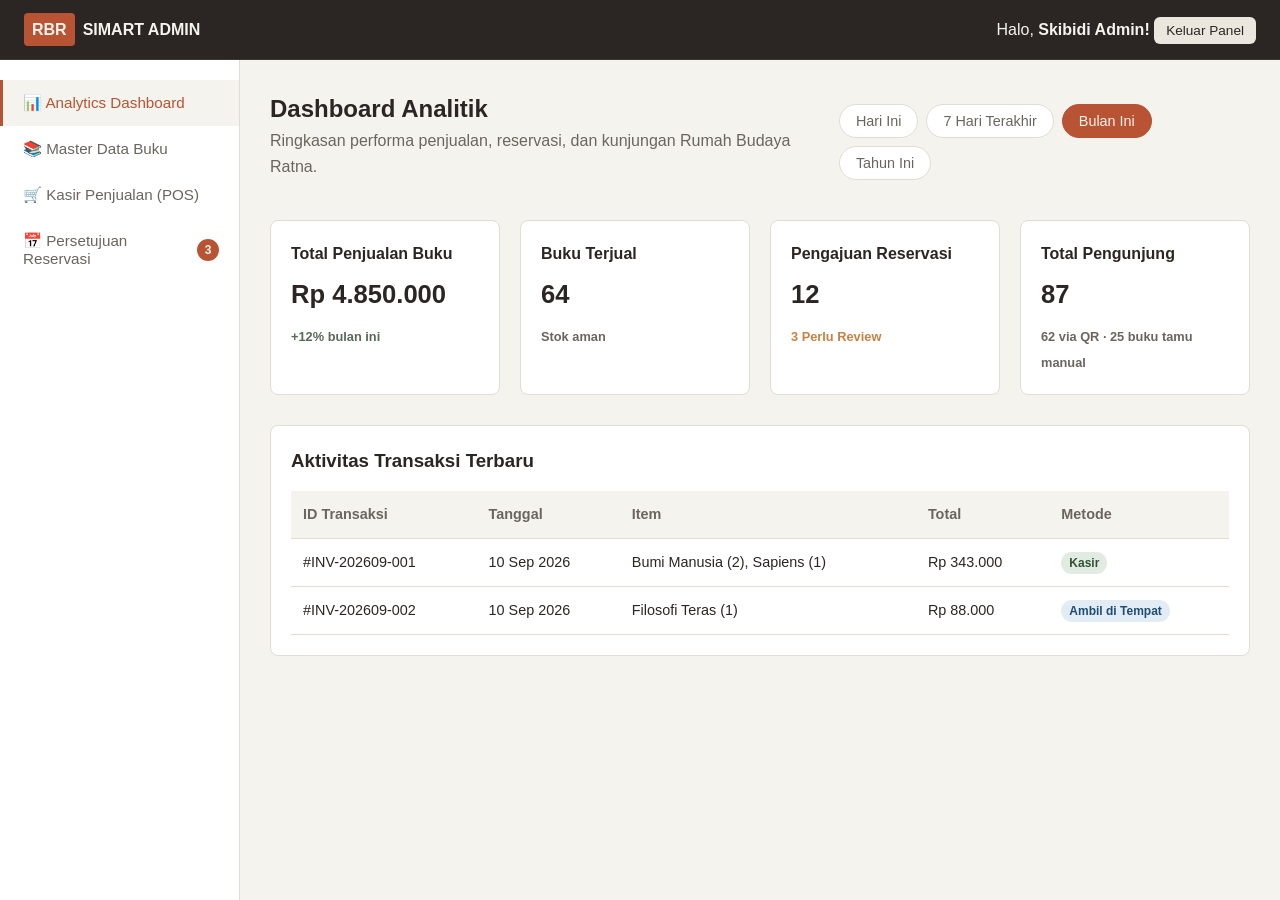
==== admin.html @ ae07f3c9 "add analytic pengunjung" ====
<!DOCTYPE html>
<html lang="id">
<head>
    <meta charset="UTF-8">
    <meta name="viewport" content="width=device-width, initial-scale=1.0">
    <title>Admin Dashboard | SIMART RBR</title>
    <link rel="stylesheet" href="css/admin.css">
</head>

<body class="admin-body">
    <!-- Top Admin Bar -->
    <header class="admin-topbar">
        <div class="logo">
            <span class="logo-badge">RBR</span>
            <span class="logo-text">SIMART ADMIN</span>
        </div>
        <div class="admin-user-info">
            <span>Halo, <strong>Skibidi Admin!</strong></span>
            <a href="index.html" class="btn-sm btn-secondary">Keluar Panel</a>
        </div>
    </header>
    <div class="admin-container">
         <!--sidebar  -->
        <aside class="admin-sidebar">
            <nav class="sidebar-menu">
                <button class="sidebar-btn active" data-tab="analytics">
                    📊 Analytics Dashboard
                </button>
                <button class="sidebar-btn" data-tab="buku">
                    📚 Master Data Buku
                </button>
                <button class="sidebar-btn" data-tab="pos">
                    🛒 Kasir Penjualan (POS)
                </button>
                <button class="sidebar-btn" data-tab="reservasi">
                    <span>📅 Persetujuan Reservasi</span>
                    <span class="nav-count">3</span>
                </button>
            </nav>
        </aside>
        <!-- pages -->
        <main class="admin-content">
            <!-- analytics -->
             <section id="tab-analytics" class="tab-content active">
                <div class="section-header">
                    <div>
                        <h2>Dashboard Analitik</h2>
                        <p class="subtitle">Ringkasan performa penjualan, reservasi, dan kunjungan Rumah Budaya Ratna.</p>
                    </div>
                    <div class="period-filters" aria-label="Filter periode analitik">
                        <button class="period-filter">Hari Ini</button>
                        <button class="period-filter">7 Hari Terakhir</button>
                        <button class="period-filter active">Bulan Ini</button>
                        <button class="period-filter">Tahun Ini</button>
                    </div>
                </div>

                <div class="stats-grid">
                    <div class="stat-card">
                        <h4>Total Penjualan Buku</h4>
                        <p class="stat-number">Rp 4.850.000</p>
                        <span class="stat-trend positive">+12% bulan ini</span>
                    </div>
                    <div class="stat-card">
                        <h4>Buku Terjual</h4>
                        <p class="stat-number">64</p>
                        <span class="stat-trend neutral">Stok aman</span>
                    </div>
                    <div class="stat-card">
                        <h4>Pengajuan Reservasi</h4>
                        <p class="stat-number">12</p>
                        <span class="stat-trend warning">3 Perlu Review</span>
                    </div>
                    <div class="stat-card">
                        <h4>Total Pengunjung</h4>
                        <p class="stat-number">87</p>
                        <span class="stat-trend neutral">62 via QR · 25 buku tamu manual</span>
                    </div>
                </div>

                <div class="admin-card margin-top-30">
                    <h3>Aktivitas Transaksi Terbaru</h3>
                    <table class="data-table margin-top-15">
                        <thead>
                            <tr>
                                <th>ID Transaksi</th>
                                <th>Tanggal</th>
                                <th>Item</th>
                                <th>Total</th>
                                <th>Metode</th>
                            </tr>
                        </thead>
                        <tbody>
                            <tr>
                                <td>#INV-202609-001</td>
                                <td>10 Sep 2026</td>
                                <td>Bumi Manusia (2), Sapiens (1)</td>
                                <td>Rp 343.000</td>
                                <td><span class="badge badge-success">Kasir</span></td>
                            </tr>
                            <tr>
                                <td>#INV-202609-002</td>
                                <td>10 Sep 2026</td>
                                <td>Filosofi Teras (1)</td>
                                <td>Rp 88.000</td>
                                <td><span class="badge badge-info">Ambil di Tempat</span></td>
                            </tr>
                        </tbody>
                    </table>
                </div>
            </section>
            <!-- buku -->
             <section id="tab-buku" class="tab-content">
                <div class="section-header">
                    <div>
                        <h2>Kelola Master Data Buku</h2>
                        <p class="subtitle">Tambah, edit, atau hapus koleksi buku di toko.</p>
                    </div>
                    <button class="btn-primary" id="btn-add-book">+ Tambah Buku Baru</button>
                </div>

                <div class="admin-card">
                    <table class="data-table">
                        <thead>
                            <tr>
                                <th>Judul Buku</th>
                                <th>Penulis</th>
                                <th>Kategori</th>
                                <th>Harga</th>
                                <th>Stok</th>
                                <th>Kondisi</th>
                                <th>Aksi</th>
                            </tr>
                        </thead>
                        <tbody id="admin-book-list">
                            <tr>
                                <td><strong>Bumi Manusia</strong></td>
                                <td>Pramoedya Ananta Toer</td>
                                <td>Sastra</td>
                                <td>Rp 85.000</td>
                                <td>12</td>
                                <td><span class="badge">Baru</span></td>
                                <td>
                                    <button class="btn-sm btn-secondary">Edit</button>
                                    <button class="btn-sm btn-danger">Hapus</button>
                                </td>
                            </tr>
                            <tr>
                                <td><strong>Laskar Pelangi</strong></td>
                                <td>Andrea Hirata</td>
                                <td>Sastra</td>
                                <td>Rp 50.000</td>
                                <td>5</td>
                                <td><span class="badge">Bekas</span></td>
                                <td>
                                    <button class="btn-sm btn-secondary">Edit</button>
                                    <button class="btn-sm btn-danger">Hapus</button>
                                </td>
                            </tr>
                        </tbody>
                    </table>
                </div>

                <!-- popup tambah buku -->
                <div class="popup-overlay" id="book-popup" hidden>
                    <div class="popup-box" role="dialog" aria-modal="true" aria-labelledby="book-popup-title">
                        <div class="popup-header">
                            <h3 id="book-popup-title">Tambah Buku Baru</h3>
                            <button type="button" class="popup-close" data-popup-close aria-label="Tutup">✕</button>
                        </div>

                        <form id="form-add-book">
                            <div class="form-group">
                                <label for="book-judul">Judul Buku</label>
                                <input type="text" id="book-judul" placeholder="Contoh: Bumi Manusia">
                            </div>

                            <div class="form-group">
                                <label for="book-penulis">Penulis</label>
                                <input type="text" id="book-penulis" placeholder="Contoh: Pramoedya Ananta Toer">
                            </div>

                            <div class="form-group row-time">
                                <div>
                                    <label for="book-kategori">Kategori</label>
                                    <select id="book-kategori">
                                        <option value="">Pilih kategori</option>
                                        <option>Sastra</option>
                                        <option>Sejarah</option>
                                        <option>Filsafat</option>
                                        <option>Sains</option>
                                        <option>Anak</option>
                                        <option>Lainnya</option>
                                    </select>
                                </div>
                                <div>
                                    <label for="book-kondisi">Kondisi</label>
                                    <select id="book-kondisi">
                                        <option>Baru</option>
                                        <option>Bekas</option>
                                    </select>
                                </div>
                            </div>

                            <div class="form-group row-time">
                                <div>
                                    <label for="book-harga">Harga (Rp)</label>
                                    <input type="number" id="book-harga" min="0" placeholder="85000">
                                </div>
                                <div>
                                    <label for="book-stok">Stok</label>
                                    <input type="number" id="book-stok" min="0" placeholder="10">
                                </div>
                            </div>

                            <div class="form-group">
                                <label for="book-deskripsi">Deskripsi Singkat <span class="label-optional">(opsional)</span></label>
                                <textarea id="book-deskripsi" rows="3" placeholder="Sinopsis atau catatan kondisi buku"></textarea>
                            </div>

                            <div class="form-group">
                                <label for="book-cover">Foto Sampul <span class="label-optional">(opsional)</span></label>
                                <input type="file" id="book-cover" accept="image/*">
                            </div>

                            <div class="popup-actions">
                                <button type="button" class="btn-secondary" data-popup-close>Batal</button>
                                <button type="button" class="btn-primary">Simpan Buku</button>
                            </div>
                        </form>
                    </div>
                </div>
            </section>
            <!-- kasir -->
             <section id="tab-pos" class="tab-content">
                <h2>POS Terminal Kasir</h2>
                <p class="subtitle">Kelola pemesanan langsung dan cetak invoice transaksi.</p>

                <div class="pos-layout margin-top-15">
                    <!-- katalogr -->
                    <div class="pos-catalog">
                        <input type="text" class="search-input" placeholder="🔍 Scan barcode atau cari judul buku...">
                        <div class="pos-items-grid">
                            <div class="pos-item-card" onclick="addToCart('Bumi Manusia', 85000)">
                                <h4>Bumi Manusia</h4>
                                <p>Rp 85.000 | Stok: 12</p>
                            </div>
                            <div class="pos-item-card" onclick="addToCart('Laskar Pelangi', 50000)">
                                <h4>Laskar Pelangi</h4>
                                <p>Rp 50.000 | Stok: 5</p>
                            </div>
                            <div class="pos-item-card" onclick="addToCart('Sapiens', 95000)">
                                <h4>Sapiens</h4>
                                <p>Rp 95.000 | Stok: 8</p>
                            </div>
                            <div class="pos-item-card" onclick="addToCart('Filosofi Teras', 78000)">
                                <h4>Filosofi Teras</h4>
                                <p>Rp 78.000 | Stok: 15</p>
                            </div>
                        </div>
                    </div>

                    <!-- keranjang -->
                    <div class="pos-cart-panel">
                        <h3>Keranjang Transaksi</h3>
                        <span class="invoice-no">INV-202609-001</span>

                        <div class="cart-table-wrapper margin-top-15">
                            <table class="cart-table">
                                <thead>
                                    <tr>
                                        <th>Buku</th>
                                        <th>Qty</th>
                                        <th>Subtotal</th>
                                    </tr>
                                </thead>
                                <tbody id="cart-items">
                                    <!-- dynamic itemss -->
                                </tbody>
                            </table>
                        </div>

                        <div class="cart-summary margin-top-15">
                            <div class="summary-row">
                                <span>Total Bayar:</span>
                                <strong id="cart-total" class="total-price">Rp 0</strong>
                            </div>
                        </div>

                        <button class="btn-primary full-width margin-top-15 btn-large" onclick="processPayment()">
                            🖨️ Proses Transaksi & Cetak Invoice
                        </button>
                    </div>
                </div>
            </section>
            <!-- reservation -->
             <section id="tab-reservasi" class="tab-content">
                <h2>Persetujuan Reservasi Ruang</h2>
                <p class="subtitle">
                    Permintaan reservasi yang masuk dari formulir web. Diskusikan detailnya lewat WhatsApp,
                    lalu <strong>edit</strong> jika ada perubahan atau langsung <strong>setujui</strong>
                    agar jadwal tampil di kalender publik.
                </p>

                <!-- ringkasan status -->
                <div class="rsv-summary">
                    <div class="rsv-summary-item">
                        <span class="rsv-summary-num">3</span>
                        <span class="rsv-summary-label">Menunggu review</span>
                    </div>
                    <div class="rsv-summary-item">
                        <span class="rsv-summary-num">1</span>
                        <span class="rsv-summary-label">Disetujui</span>
                    </div>
                    <div class="rsv-summary-item">
                        <span class="rsv-summary-num">1</span>
                        <span class="rsv-summary-label">Ditolak</span>
                    </div>
                </div>

                <!-- filter -->
                <div class="rsv-filters">
                    <button class="rsv-filter active">Menunggu Review</button>
                    <button class="rsv-filter">Disetujui</button>
                    <button class="rsv-filter">Ditolak</button>
                    <button class="rsv-filter">Semua</button>
                </div>

                <!-- daftar permintaan -->
                <div class="rsv-list">

                    <!-- menunggu: bentrok dengan jadwal yang sudah disetujui -->
                    <article class="rsv-card rsv-pending"
                        data-pemohon="Karang Taruna Desa Sukorejo" data-agenda="Rapat Persiapan Festival Desa"
                        data-ruangan="Pendopo Utama" data-tanggal="2026-10-15"
                        data-mulai="13:00" data-selesai="16:00" data-peserta="25">
                        <div class="rsv-card-head">
                            <div>
                                <h3>Rapat Persiapan Festival Desa</h3>
                                <p class="rsv-by">Oleh <strong>Karang Taruna Desa Sukorejo</strong> · diajukan 8 Okt 2026, 14.20</p>
                            </div>
                            <span class="badge badge-warning">Menunggu Review</span>
                        </div>
                        <dl class="rsv-details">
                            <div><dt>Ruangan</dt><dd>Pendopo Utama</dd></div>
                            <div><dt>Tanggal</dt><dd>Kamis, 15 Oktober 2026</dd></div>
                            <div><dt>Waktu</dt><dd>13:00 - 16:00 WIB</dd></div>
                            <div><dt>Peserta</dt><dd>25 orang</dd></div>
                            <div><dt>Kontak WA</dt><dd>+62 812-3456-7802</dd></div>
                        </dl>
                        <div class="rsv-warning">
                            ⚠️ <strong>Bentrok jadwal:</strong> Workshop Puisi (10:00 - 14:00) sudah disetujui di ruangan &amp; tanggal yang sama. Edit jadwalnya sebelum menyetujui.
                        </div>
                        <div class="rsv-actions">
                            <button class="btn-sm btn-secondary">💬 Chat WA</button>
                            <button class="btn-sm btn-secondary btn-edit-rsv">✏️ Edit</button>
                            <button class="btn-sm btn-danger">Tolak</button>
                            <button class="btn-sm btn-approve">✔ Setujui</button>
                        </div>
                    </article>

                    <!-- menunggu -->
                    <article class="rsv-card rsv-pending"
                        data-pemohon="Rina Wulandari" data-agenda="Bedah Buku &quot;Bumi Manusia&quot;"
                        data-ruangan="Ruang Diskusi & Lesehan" data-tanggal="2026-10-18"
                        data-mulai="15:00" data-selesai="17:30" data-peserta="15">
                        <div class="rsv-card-head">
                            <div>
                                <h3>Bedah Buku "Bumi Manusia"</h3>
                                <p class="rsv-by">Oleh <strong>Rina Wulandari</strong> · diajukan 9 Okt 2026, 08.40</p>
                            </div>
                            <span class="badge badge-warning">Menunggu Review</span>
                        </div>
                        <dl class="rsv-details">
                            <div><dt>Ruangan</dt><dd>Ruang Diskusi &amp; Lesehan</dd></div>
                            <div><dt>Tanggal</dt><dd>Minggu, 18 Oktober 2026</dd></div>
                            <div><dt>Waktu</dt><dd>15:00 - 17:30 WIB</dd></div>
                            <div><dt>Peserta</dt><dd>15 orang</dd></div>
                            <div><dt>Kontak WA</dt><dd>+62 812-3456-7803</dd></div>
                        </dl>
                        <p class="rsv-notes"><strong>Catatan:</strong> Mohon disediakan proyektor jika ada.</p>
                        <div class="rsv-actions">
                            <button class="btn-sm btn-secondary">💬 Chat WA</button>
                            <button class="btn-sm btn-secondary btn-edit-rsv">✏️ Edit</button>
                            <button class="btn-sm btn-danger">Tolak</button>
                            <button class="btn-sm btn-approve">✔ Setujui</button>
                        </div>
                    </article>

                    <!-- menunggu -->
                    <article class="rsv-card rsv-pending"
                        data-pemohon="Komunitas Fotografi Blitar" data-agenda="Pameran Foto Mini"
                        data-ruangan="Pendopo Utama" data-tanggal="2026-10-24"
                        data-mulai="08:00" data-selesai="12:00" data-peserta="40">
                        <div class="rsv-card-head">
                            <div>
                                <h3>Pameran Foto Mini</h3>
                                <p class="rsv-by">Oleh <strong>Komunitas Fotografi Blitar</strong> · diajukan 9 Okt 2026, 19.05</p>
                            </div>
                            <span class="badge badge-warning">Menunggu Review</span>
                        </div>
                        <dl class="rsv-details">
                            <div><dt>Ruangan</dt><dd>Pendopo Utama</dd></div>
                            <div><dt>Tanggal</dt><dd>Sabtu, 24 Oktober 2026</dd></div>
                            <div><dt>Waktu</dt><dd>08:00 - 12:00 WIB</dd></div>
                            <div><dt>Peserta</dt><dd>40 orang</dd></div>
                            <div><dt>Kontak WA</dt><dd>+62 812-3456-7804</dd></div>
                        </dl>
                        <p class="rsv-notes"><strong>Catatan:</strong> Setup pameran dari jam 7 pagi.</p>
                        <div class="rsv-actions">
                            <button class="btn-sm btn-secondary">💬 Chat WA</button>
                            <button class="btn-sm btn-secondary btn-edit-rsv">✏️ Edit</button>
                            <button class="btn-sm btn-danger">Tolak</button>
                            <button class="btn-sm btn-approve">✔ Setujui</button>
                        </div>
                    </article>

                    <!-- disetujui -->
                    <article class="rsv-card rsv-approved"
                        data-pemohon="Komunitas Sastra Malang" data-agenda="Workshop Puisi"
                        data-ruangan="Pendopo Utama" data-tanggal="2026-10-15"
                        data-mulai="10:00" data-selesai="14:00" data-peserta="30">
                        <div class="rsv-card-head">
                            <div>
                                <h3>Workshop Puisi</h3>
                                <p class="rsv-by">Oleh <strong>Komunitas Sastra Malang</strong> · diajukan 5 Okt 2026, 09.15</p>
                            </div>
                            <span class="badge badge-success">Disetujui</span>
                        </div>
                        <dl class="rsv-details">
                            <div><dt>Ruangan</dt><dd>Pendopo Utama</dd></div>
                            <div><dt>Tanggal</dt><dd>Kamis, 15 Oktober 2026</dd></div>
                            <div><dt>Waktu</dt><dd>10:00 - 14:00 WIB</dd></div>
                            <div><dt>Peserta</dt><dd>30 orang</dd></div>
                            <div><dt>Kontak WA</dt><dd>+62 812-3456-7801</dd></div>
                        </dl>
                        <p class="rsv-notes"><strong>Catatan:</strong> Butuh tikar dan sound system sederhana.</p>
                        <div class="rsv-actions">
                            <button class="btn-sm btn-secondary">💬 Chat WA</button>
                            <button class="btn-sm btn-secondary btn-edit-rsv">✏️ Edit</button>
                            <button class="btn-sm btn-secondary">Batalkan Persetujuan</button>
                        </div>
                    </article>

                    <!-- ditolak -->
                    <article class="rsv-card rsv-rejected"
                        data-pemohon="Dimas Pratama" data-agenda="Ulang tahun pribadi"
                        data-ruangan="Ruang Diskusi & Lesehan" data-tanggal="2026-10-12"
                        data-mulai="19:00" data-selesai="22:00" data-peserta="20">
                        <div class="rsv-card-head">
                            <div>
                                <h3>Ulang tahun pribadi</h3>
                                <p class="rsv-by">Oleh <strong>Dimas Pratama</strong> · diajukan 7 Okt 2026, 21.10</p>
                            </div>
                            <span class="badge badge-danger">Ditolak</span>
                        </div>
                        <dl class="rsv-details">
                            <div><dt>Ruangan</dt><dd>Ruang Diskusi &amp; Lesehan</dd></div>
                            <div><dt>Tanggal</dt><dd>Senin, 12 Oktober 2026</dd></div>
                            <div><dt>Waktu</dt><dd>19:00 - 22:00 WIB</dd></div>
                            <div><dt>Peserta</dt><dd>20 orang</dd></div>
                            <div><dt>Kontak WA</dt><dd>+62 812-3456-7805</dd></div>
                        </dl>
                        <div class="rsv-actions">
                            <button class="btn-sm btn-secondary">💬 Chat WA</button>
                            <button class="btn-sm btn-secondary">Kembalikan ke Review</button>
                        </div>
                    </article>
                </div>

                <!-- popup edit -->
                <div class="popup-overlay" id="rsv-popup" hidden>
                    <div class="popup-box" role="dialog" aria-modal="true" aria-labelledby="rsv-popup-title">
                        <div class="popup-header">
                            <h3 id="rsv-popup-title">Edit Permintaan Reservasi</h3>
                            <button type="button" class="popup-close" data-popup-close aria-label="Tutup">✕</button>
                        </div>

                        <form id="form-edit-reservation">
                            <div class="form-group row-time">
                                <div>
                                    <label for="edit-ruangan">Ruangan</label>
                                    <select id="edit-ruangan">
                                        <option value="Pendopo Utama">Pendopo Utama</option>
                                        <option value="Ruang Diskusi & Lesehan">Ruang Diskusi & Lesehan</option>
                                    </select>
                                </div>
                                <div>
                                    <label for="edit-tanggal">Tanggal</label>
                                    <input type="date" id="edit-tanggal">
                                </div>
                            </div>

                            <div class="form-group row-time">
                                <div>
                                    <label for="edit-jam-mulai">Jam Mulai</label>
                                    <input type="time" id="edit-jam-mulai">
                                </div>
                                <div>
                                    <label for="edit-jam-selesai">Jam Selesai</label>
                                    <input type="time" id="edit-jam-selesai">
                                </div>
                            </div>

                            <div class="form-group">
                                <label for="edit-pemohon">Nama Pemohon / Komunitas</label>
                                <input type="text" id="edit-pemohon">
                            </div>

                            <div class="form-group">
                                <label for="edit-agenda">Agenda / Keperluan</label>
                                <input type="text" id="edit-agenda">
                            </div>

                            <div class="form-group">
                                <label for="edit-peserta">Perkiraan Jumlah Peserta</label>
                                <input type="number" id="edit-peserta" min="1">
                            </div>

                            <div class="popup-actions">
                                <button type="button" class="btn-secondary" data-popup-close>Batal</button>
                                <button type="button" class="btn-secondary btn-outline-primary">Simpan Perubahan</button>
                                <button type="button" class="btn-primary">Simpan & Setujui</button>
                            </div>
                        </form>
                    </div>
                </div>
            </section>

        </main>
    </div>
    <script src="js/admin.js"></script>
</body>
---- css/admin.css ----
:root {
  /* Primary / Accent Colors */
    --color-primary: #b85434;
    --color-primary-hover: #9c4327;
    --color-secondary: #c88142;
    --color-secondary-hover: #a66e2f;
    --color-accent-green: #596b58;
    --color-accent-green-hover: #485847;

    /* Neutral Backgrounds */
    --color-bg-main: #f5f3ee;
    --color-bg-card: #ffffff;
    --color-bg-muted: #ece7de;
    --color-bg-dark: #2b2623;
    --color-bg-sidebar: #ffffff;

    /* Text Colors */
    --color-text-main: #2b2623;
    --color-text-muted: #6b655f;
    --color-text-light: #f5f3ee;

    /* Status Badges & Accents */
    --color-badge-success-bg: #e1ebe2;
    --color-badge-success-text: #2f5332;
    --color-badge-warning-bg: #f7ebe1;
    --color-badge-warning-text: #925425;
    --color-badge-info-bg: #e2ecf5;
    --color-badge-info-text: #204d73;
    --color-badge-danger-bg: #f6e1dc;
    --color-badge-danger-text: #8a2f1b;

    /* Borders & Dividers */
    --color-border: #e2ddd3;
    --color-border-dark: #3e3733;
}

/* base */
* {
    margin: 0;
    padding: 0;
    box-sizing: border-box;
    font-family: 'Segoe UI', Tahoma, Geneva, Verdana, sans-serif;
}

html {
    scroll-behavior: smooth;
}

body.admin-body {
    background-color: var(--color-bg-main);
    color: var(--color-text-main);
    line-height: 1.6;
}

.subtitle {
    color: var(--color-text-muted);
    margin-bottom: 20px;
}

.margin-top-15 { margin-top: 15px; }
.margin-top-30 { margin-top: 30px; }
.full-width { width: 100%; }

[hidden] { display: none !important; }

/* topbar */
.admin-topbar {
    background: var(--color-bg-dark);
    color: var(--color-text-light);
    height: 60px;
    padding: 0 24px;
    display: flex;
    justify-content: space-between;
    align-items: center;
    border-bottom: 1px solid var(--color-border-dark);
}

.logo {
    display: flex;
    align-items: center;
    gap: 8px;
    font-weight: bold;
}

.logo-badge {
    background-color: var(--color-primary);
    color: var(--color-text-light);
    padding: 4px 8px;
    border-radius: 4px;
}

.admin-container {
    display: flex;
    min-height: calc(100vh - 60px);
}

.admin-sidebar {
    width: 240px;
    background: var(--color-bg-sidebar);
    border-right: 1px solid var(--color-border);
    padding: 20px 0;
}

.sidebar-menu {
    display: flex;
    flex-direction: column;
}

.sidebar-btn {
    display: flex;
    justify-content: space-between;
    align-items: center;
    gap: 8px;
    text-align: left;
    padding: 14px 20px;
    border: none;
    background: none;
    font-size: 0.95rem;
    font-weight: 500;
    color: var(--color-text-muted);
    cursor: pointer;
    border-left: 3px solid transparent;
    transition: all 0.2s ease;
}

.sidebar-btn:hover, .sidebar-btn.active {
    background: var(--color-bg-main);
    color: var(--color-primary);
    border-left-color: var(--color-primary);
}

.nav-count {
    min-width: 22px;
    padding: 0 7px;
    border-radius: 11px;
    background: var(--color-primary);
    color: var(--color-text-light);
    font-size: 0.75rem;
    font-weight: bold;
    line-height: 22px;
    text-align: center;
}

/* contents / tab layout */
.admin-content {
    flex: 1;
    padding: 30px;
    min-width: 0;
}

.tab-content {
    display: none;
}

.tab-content.active {
    display: block;
}

.section-header {
    display: flex;
    justify-content: space-between;
    align-items: flex-end;
    margin-bottom: 20px;
}

/* cards / stats */
.admin-card {
    background: var(--color-bg-card);
    border: 1px solid var(--color-border);
    border-radius: 8px;
    padding: 20px;
}

.stats-grid {
    display: grid;
    grid-template-columns: repeat(auto-fit, minmax(220px, 1fr));
    gap: 20px;
    margin-top: 20px;
}

.stat-card {
    background: var(--color-bg-card);
    border: 1px solid var(--color-border);
    border-radius: 8px;
    padding: 20px;
}

.stat-number {
    font-size: 1.6rem;
    font-weight: bold;
    color: var(--color-text-main);
    margin: 8px 0;
}

.stat-trend {
    font-size: 0.8rem;
    font-weight: bold;
}
.stat-trend.positive { color: var(--color-accent-green); }
.stat-trend.neutral { color: var(--color-text-muted); }
.stat-trend.warning { color: var(--color-secondary); }

/* table / badge */
.data-table {
    width: 100%;
    border-collapse: collapse;
}

.data-table th, .data-table td {
    padding: 12px;
    border-bottom: 1px solid var(--color-border);
    text-align: left;
    font-size: 0.9rem;
}

.data-table th {
    background: var(--color-bg-main);
    color: var(--color-text-muted);
}

.badge {
    padding: 4px 8px;
    border-radius: 12px;
    font-size: 0.75rem;
    font-weight: bold;
    background: var(--color-bg-muted);
    color: var(--color-text-main);
    white-space: nowrap;
}

.badge-success {
    background: var(--color-badge-success-bg);
    color: var(--color-badge-success-text);
}

.badge-warning {
    background: var(--color-badge-warning-bg);
    color: var(--color-badge-warning-text);
}

.badge-info {
    background: var(--color-badge-info-bg);
    color: var(--color-badge-info-text);
}

.badge-danger {
    background: var(--color-badge-danger-bg);
    color: var(--color-badge-danger-text);
}

/* buttons / forms */
.btn-primary {
    background-color: var(--color-primary);
    color: var(--color-text-light);
    padding: 10px 20px;
    border-radius: 6px;
    text-decoration: none;
    border: none;
    cursor: pointer;
    font-weight: 500;
    transition: background-color 0.2s;
}

.btn-primary:hover {
    background-color: var(--color-primary-hover);
}

.btn-secondary {
    background-color: var(--color-bg-muted);
    color: var(--color-text-main);
    padding: 10px 20px;
    border-radius: 6px;
    text-decoration: none;
    border: none;
    cursor: pointer;
    transition: background-color 0.2s;
}

.btn-secondary:hover {
    background-color: var(--color-border);
}

.btn-danger {
    background: var(--color-secondary);
    color: var(--color-text-light);
    border: none;
    border-radius: 4px;
    padding: 6px 12px;
    cursor: pointer;
}

.btn-danger:hover {
    background: var(--color-secondary-hover);
}

.btn-large {
    padding: 12px 32px;
    font-size: 1rem;
}

.btn-sm {
    padding: 6px 12px;
    font-size: 0.85rem;
}

.form-group {
    margin-bottom: 20px;
}

.form-group label {
    display: block;
    margin-bottom: 8px;
    font-weight: 500;
}

.form-group input, .form-group select, .form-group textarea {
    width: 100%;
    padding: 10px;
    border: 1px solid var(--color-border);
    border-radius: 6px;
    background-color: var(--color-bg-card);
    color: var(--color-text-main);
}

.search-input {
    width: 100%;
    padding: 12px;
    border: 1px solid var(--color-border);
    border-radius: 6px;
    background-color: var(--color-bg-card);
}

.row-time {
    display: grid;
    grid-template-columns: 1fr 1fr;
    gap: 10px;
}

/* pos */
.pos-layout {
    display: grid;
    grid-template-columns: 1fr 360px;
    gap: 20px;
}

.pos-items-grid {
    display: grid;
    grid-template-columns: repeat(auto-fill, minmax(180px, 1fr));
    gap: 15px;
    margin-top: 15px;
}

.pos-item-card {
    background: var(--color-bg-card);
    border: 1px solid var(--color-border);
    border-radius: 6px;
    padding: 15px;
    cursor: pointer;
    transition: border-color 0.2s, transform 0.1s;
}

.pos-item-card:hover {
    border-color: var(--color-primary);
    transform: translateY(-2px);
}

.pos-cart-panel {
    background: var(--color-bg-card);
    border: 1px solid var(--color-border);
    border-radius: 8px;
    padding: 20px;
}

.cart-table {
    width: 100%;
    font-size: 0.85rem;
}

.cart-table th, .cart-table td {
    padding: 8px 0;
    border-bottom: 1px solid var(--color-border);
}

.total-price {
    font-size: 1.4rem;
    color: var(--color-primary);
}

/* reservasi: ringkasan & filter */
.rsv-summary {
    display: grid;
    grid-template-columns: repeat(auto-fit, minmax(160px, 1fr));
    gap: 15px;
    margin-bottom: 20px;
}

.rsv-summary-item {
    background: var(--color-bg-card);
    border: 1px solid var(--color-border);
    border-radius: 8px;
    padding: 14px 18px;
    display: flex;
    flex-direction: column;
}

.rsv-summary-num {
    font-size: 1.6rem;
    font-weight: bold;
    line-height: 1.2;
}

.rsv-summary-label {
    font-size: 0.85rem;
    color: var(--color-text-muted);
}

.rsv-filters,
.period-filters {
    display: flex;
    flex-wrap: wrap;
    gap: 8px;
    margin-bottom: 20px;
}

.rsv-filter,
.period-filter {
    padding: 8px 16px;
    border: 1px solid var(--color-border);
    border-radius: 20px;
    background: var(--color-bg-card);
    color: var(--color-text-muted);
    font-size: 0.9rem;
    cursor: pointer;
    transition: all 0.2s;
}

.rsv-filter:hover,
.period-filter:hover {
    border-color: var(--color-primary);
    color: var(--color-primary);
}

.rsv-filter.active,
.period-filter.active {
    background: var(--color-primary);
    border-color: var(--color-primary);
    color: var(--color-text-light);
}

/* reservasi: kartu permintaan */
.rsv-list {
    display: flex;
    flex-direction: column;
    gap: 15px;
}

.rsv-card {
    background: var(--color-bg-card);
    border: 1px solid var(--color-border);
    border-left: 4px solid var(--color-secondary);
    border-radius: 8px;
    padding: 20px;
}

.rsv-card.rsv-approved { border-left-color: var(--color-accent-green); }
.rsv-card.rsv-rejected { border-left-color: var(--color-badge-danger-text); }

.rsv-card-head {
    display: flex;
    justify-content: space-between;
    align-items: flex-start;
    gap: 15px;
}

.rsv-card-head h3 {
    font-size: 1.1rem;
}

.rsv-by {
    color: var(--color-text-muted);
    font-size: 0.85rem;
}

.rsv-details {
    display: grid;
    grid-template-columns: repeat(auto-fit, minmax(170px, 1fr));
    gap: 12px 20px;
    margin-top: 15px;
    padding: 14px 16px;
    background: var(--color-bg-main);
    border-radius: 6px;
}

.rsv-details dt {
    font-size: 0.75rem;
    text-transform: uppercase;
    letter-spacing: 0.04em;
    color: var(--color-text-muted);
}

.rsv-details dd {
    font-size: 0.9rem;
    font-weight: 500;
}

.rsv-notes {
    margin-top: 12px;
    font-size: 0.9rem;
    color: var(--color-text-muted);
}

.rsv-warning {
    margin-top: 12px;
    padding: 10px 14px;
    border-radius: 6px;
    background: var(--color-badge-warning-bg);
    color: var(--color-badge-warning-text);
    font-size: 0.85rem;
}

.rsv-actions {
    display: flex;
    flex-wrap: wrap;
    justify-content: flex-end;
    gap: 8px;
    margin-top: 16px;
    padding-top: 14px;
    border-top: 1px solid var(--color-border);
}

.btn-approve {
    background: var(--color-accent-green);
    color: var(--color-text-light);
    border: none;
    border-radius: 6px;
    cursor: pointer;
    font-weight: 500;
    transition: background-color 0.2s;
}

.btn-approve:hover {
    background: var(--color-accent-green-hover);
}

.btn-outline-primary {
    border: 1px solid var(--color-primary);
    background: transparent;
    color: var(--color-primary);
}

.btn-outline-primary:hover {
    background: var(--color-bg-main);
}

.label-optional {
    font-weight: 400;
    color: var(--color-text-muted);
    font-size: 0.85rem;
}

.form-group textarea {
    resize: vertical;
}

/* popup (edit reservasi & tambah buku) */
.popup-overlay {
    position: fixed;
    inset: 0;
    z-index: 100;
    display: flex;
    align-items: center;
    justify-content: center;
    padding: 20px;
    background: rgba(43, 38, 35, 0.55);
}

.popup-box {
    width: 100%;
    max-width: 560px;
    max-height: 100%;
    overflow-y: auto;
    background: var(--color-bg-card);
    border-radius: 10px;
    padding: 24px;
}

.popup-header {
    display: flex;
    justify-content: space-between;
    align-items: center;
    margin-bottom: 20px;
}

.popup-close {
    border: none;
    background: none;
    font-size: 1.1rem;
    color: var(--color-text-muted);
    cursor: pointer;
}

.popup-close:hover {
    color: var(--color-text-main);
}

.popup-actions {
    display: flex;
    flex-wrap: wrap;
    justify-content: flex-end;
    gap: 8px;
}

/* skibidi */
@media (max-width: 850px) {
    .pos-layout {
        grid-template-columns: 1fr;
    }

    .rsv-card-head {
        flex-direction: column;
    }

    .rsv-actions {
        justify-content: flex-start;
    }
}
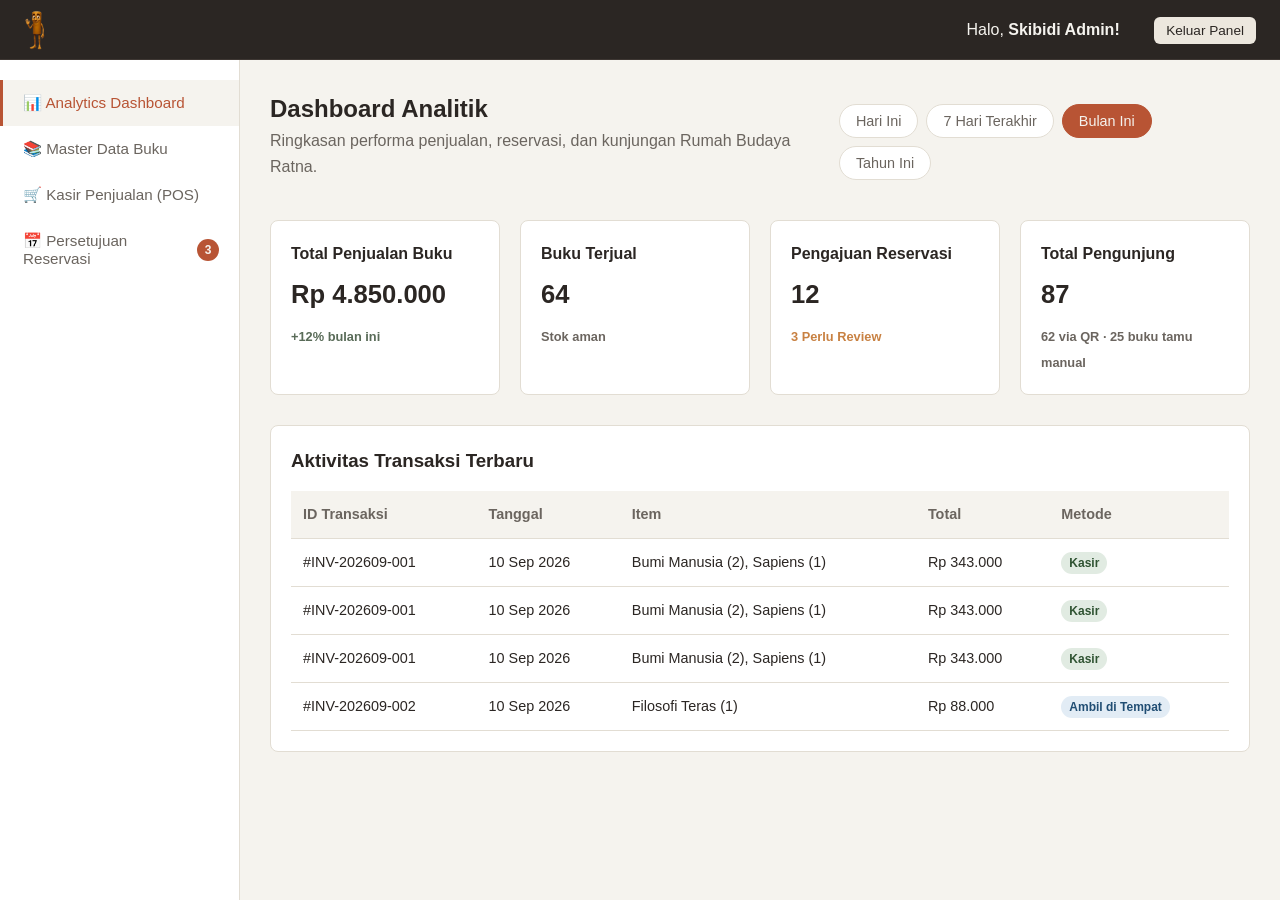
==== commit b484d2eb: "update" ====
--- a/admin.html
+++ b/admin.html
@@ -11,8 +11,9 @@
     <!-- Top Admin Bar -->
     <header class="admin-topbar">
         <div class="logo">
-            <span class="logo-badge">RBR</span>
-            <span class="logo-text">SIMART ADMIN</span>
+            <img src="images/thegoat.png" alt="logo">
+            <!-- <span class="logo-badge">RBR</span>
+            <span class="logo-text">SIMART ADMIN</span> -->
         </div>
         <div class="admin-user-info">
             <span>Halo, <strong>Skibidi Admin!</strong></span>
@@ -99,6 +100,20 @@
                                 <td><span class="badge badge-success">Kasir</span></td>
                             </tr>
                             <tr>
+                                <td>#INV-202609-001</td>
+                                <td>10 Sep 2026</td>
+                                <td>Bumi Manusia (2), Sapiens (1)</td>
+                                <td>Rp 343.000</td>
+                                <td><span class="badge badge-success">Kasir</span></td>
+                            </tr>
+                            <tr>
+                                <td>#INV-202609-001</td>
+                                <td>10 Sep 2026</td>
+                                <td>Bumi Manusia (2), Sapiens (1)</td>
+                                <td>Rp 343.000</td>
+                                <td><span class="badge badge-success">Kasir</span></td>
+                            </tr>
+                            <tr>
                                 <td>#INV-202609-002</td>
                                 <td>10 Sep 2026</td>
                                 <td>Filosofi Teras (1)</td>
--- a/css/admin.css
+++ b/css/admin.css
@@ -75,11 +75,20 @@
     border-bottom: 1px solid var(--color-border-dark);
 }
 
+.admin-topbar span {
+    margin-right:30px;
+}
+
 .logo {
     display: flex;
     align-items: center;
     gap: 8px;
     font-weight: bold;
+}
+
+.logo img {
+    height: 40px;
+    width: auto;
 }
 
 .logo-badge {
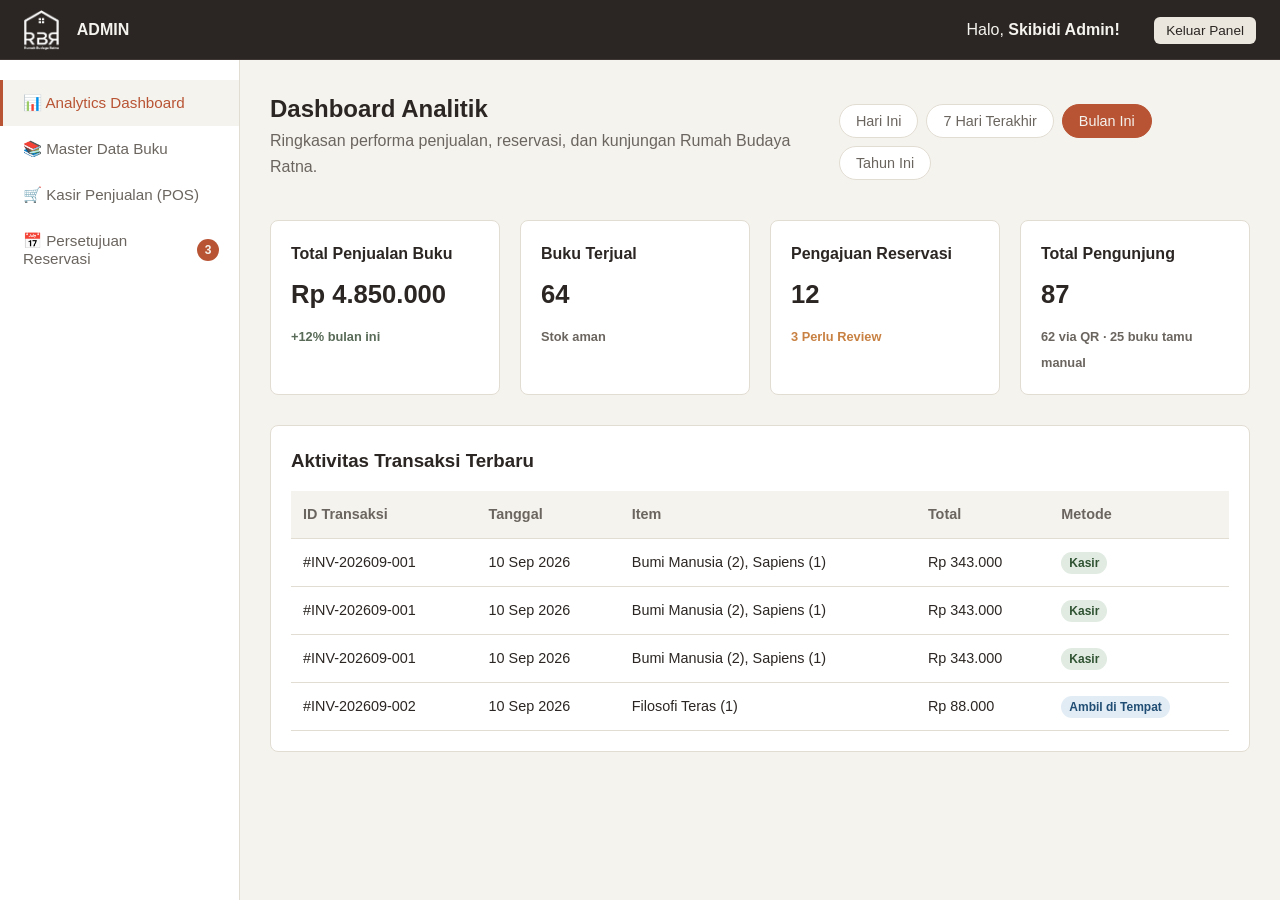
==== commit 78486fb6: "logo" ====
--- a/admin.html
+++ b/admin.html
@@ -11,9 +11,9 @@
     <!-- Top Admin Bar -->
     <header class="admin-topbar">
         <div class="logo">
-            <img src="images/thegoat.png" alt="logo">
-            <!-- <span class="logo-badge">RBR</span>
-            <span class="logo-text">SIMART ADMIN</span> -->
+            <img src="images/rbr.png" alt="logo">
+            <!-- <span class="logo-badge">RBR</span> -->
+            <span class="logo-text">ADMIN</span>
         </div>
         <div class="admin-user-info">
             <span>Halo, <strong>Skibidi Admin!</strong></span>
--- a/css/admin.css
+++ b/css/admin.css
@@ -89,6 +89,10 @@
 .logo img {
     height: 40px;
     width: auto;
+}
+
+.logo span {
+    margin-left: 10px;
 }
 
 .logo-badge {
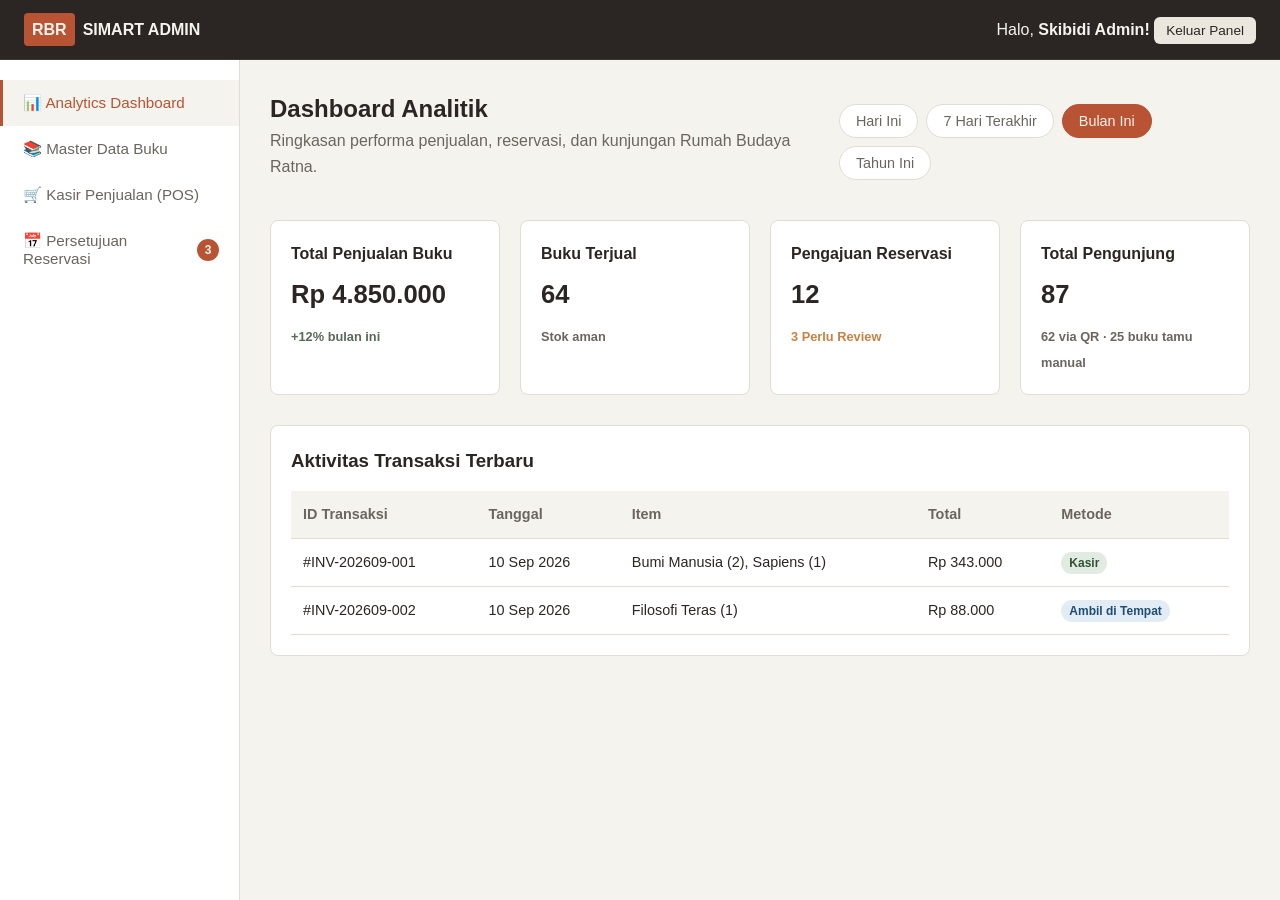
==== commit 1e08a17f: "update pos" ====
--- a/admin.html
+++ b/admin.html
@@ -11,9 +11,8 @@
     <!-- Top Admin Bar -->
     <header class="admin-topbar">
         <div class="logo">
-            <img src="images/rbr.png" alt="logo">
-            <!-- <span class="logo-badge">RBR</span> -->
-            <span class="logo-text">ADMIN</span>
+            <span class="logo-badge">RBR</span>
+            <span class="logo-text">SIMART ADMIN</span>
         </div>
         <div class="admin-user-info">
             <span>Halo, <strong>Skibidi Admin!</strong></span>
@@ -92,20 +91,6 @@
                             </tr>
                         </thead>
                         <tbody>
-                            <tr>
-                                <td>#INV-202609-001</td>
-                                <td>10 Sep 2026</td>
-                                <td>Bumi Manusia (2), Sapiens (1)</td>
-                                <td>Rp 343.000</td>
-                                <td><span class="badge badge-success">Kasir</span></td>
-                            </tr>
-                            <tr>
-                                <td>#INV-202609-001</td>
-                                <td>10 Sep 2026</td>
-                                <td>Bumi Manusia (2), Sapiens (1)</td>
-                                <td>Rp 343.000</td>
-                                <td><span class="badge badge-success">Kasir</span></td>
-                            </tr>
                             <tr>
                                 <td>#INV-202609-001</td>
                                 <td>10 Sep 2026</td>
@@ -248,63 +233,251 @@
             </section>
             <!-- kasir -->
              <section id="tab-pos" class="tab-content">
-                <h2>POS Terminal Kasir</h2>
-                <p class="subtitle">Kelola pemesanan langsung dan cetak invoice transaksi.</p>
-
-                <div class="pos-layout margin-top-15">
-                    <!-- katalogr -->
+                <div class="section-header">
+                    <div>
+                        <h2>POS Terminal Kasir</h2>
+                        <p class="subtitle">Pilih buku dari katalog, atur jumlahnya di keranjang, lalu proses pembayaran dan cetak invoice.</p>
+                    </div>
+                    <div class="pos-session">
+                        <span>Kasir: <strong>Skibidi Admin</strong></span>
+                        <span>Kamis, 15 Okt 2026</span>
+                    </div>
+                </div>
+
+                <div class="pos-layout">
+                    <!-- katalog -->
                     <div class="pos-catalog">
-                        <input type="text" class="search-input" placeholder="🔍 Scan barcode atau cari judul buku...">
+                        <input type="text" class="search-input" placeholder="🔍 Cari judul...">
+
+                        <div class="pos-categories">
+                            <button class="pos-cat active">Semua</button>
+                            <button class="pos-cat">Sastra</button>
+                            <button class="pos-cat">Sejarah</button>
+                            <button class="pos-cat">Filsafat</button>
+                            <button class="pos-cat">Sains</button>
+                            <button class="pos-cat">Lainnya</button>
+                        </div>
+
+                        <p class="pos-catalog-meta">Menampilkan 8 buku · klik buku untuk menambahkan ke keranjang</p>
+
                         <div class="pos-items-grid">
-                            <div class="pos-item-card" onclick="addToCart('Bumi Manusia', 85000)">
-                                <h4>Bumi Manusia</h4>
-                                <p>Rp 85.000 | Stok: 12</p>
-                            </div>
-                            <div class="pos-item-card" onclick="addToCart('Laskar Pelangi', 50000)">
-                                <h4>Laskar Pelangi</h4>
-                                <p>Rp 50.000 | Stok: 5</p>
-                            </div>
-                            <div class="pos-item-card" onclick="addToCart('Sapiens', 95000)">
-                                <h4>Sapiens</h4>
-                                <p>Rp 95.000 | Stok: 8</p>
-                            </div>
-                            <div class="pos-item-card" onclick="addToCart('Filosofi Teras', 78000)">
-                                <h4>Filosofi Teras</h4>
-                                <p>Rp 78.000 | Stok: 15</p>
+                            <div class="pos-item-card in-cart">
+                                <div class="pos-item-main">
+                                    <span class="book-icon bk-red"></span>
+                                    <div class="pos-item-info">
+                                        <h4>Bumi Manusia</h4>
+                                        <p class="pos-item-author">Pramoedya Ananta Toer</p>
+                                        <div class="pos-item-tags"><span class="badge">Baru</span><span class="pos-stock">Stok 12</span></div>
+                                    </div>
+                                </div>
+                                <div class="pos-item-foot">
+                                    <span class="pos-item-price">Rp 85.000</span>
+                                    <span class="in-cart-tag">2 di keranjang</span>
+                                </div>
+                            </div>
+
+                            <div class="pos-item-card in-cart">
+                                <div class="pos-item-main">
+                                    <span class="book-icon bk-red"></span>
+                                    <div class="pos-item-info">
+                                        <h4>Laskar Pelangi</h4>
+                                        <p class="pos-item-author">Andrea Hirata</p>
+                                        <div class="pos-item-tags"><span class="badge">Bekas</span><span class="pos-stock">Stok 5</span></div>
+                                    </div>
+                                </div>
+                                <div class="pos-item-foot">
+                                    <span class="pos-item-price">Rp 50.000</span>
+                                    <span class="in-cart-tag">1 di keranjang</span>
+                                </div>
+                            </div>
+
+                            <div class="pos-item-card in-cart">
+                                <div class="pos-item-main">
+                                    <span class="book-icon bk-amber"></span>
+                                    <div class="pos-item-info">
+                                        <h4>Sapiens</h4>
+                                        <p class="pos-item-author">Yuval Noah Harari</p>
+                                        <div class="pos-item-tags"><span class="badge">Baru</span><span class="pos-stock">Stok 8</span></div>
+                                    </div>
+                                </div>
+                                <div class="pos-item-foot">
+                                    <span class="pos-item-price">Rp 95.000</span>
+                                    <span class="in-cart-tag">1 di keranjang</span>
+                                </div>
+                            </div>
+
+                            <div class="pos-item-card">
+                                <div class="pos-item-main">
+                                    <span class="book-icon bk-green"></span>
+                                    <div class="pos-item-info">
+                                        <h4>Filosofi Teras</h4>
+                                        <p class="pos-item-author">Henry Manampiring</p>
+                                        <div class="pos-item-tags"><span class="badge">Baru</span><span class="pos-stock">Stok 15</span></div>
+                                    </div>
+                                </div>
+                                <div class="pos-item-foot">
+                                    <span class="pos-item-price">Rp 78.000</span>
+                                </div>
+                            </div>
+
+                            <div class="pos-item-card">
+                                <div class="pos-item-main">
+                                    <span class="book-icon bk-red"></span>
+                                    <div class="pos-item-info">
+                                        <h4>Cantik Itu Luka</h4>
+                                        <p class="pos-item-author">Eka Kurniawan</p>
+                                        <div class="pos-item-tags"><span class="badge">Bekas</span><span class="pos-stock low">Stok 2</span></div>
+                                    </div>
+                                </div>
+                                <div class="pos-item-foot">
+                                    <span class="pos-item-price">Rp 65.000</span>
+                                    <span class="stock-pill low">Stok menipis</span>
+                                </div>
+                            </div>
+
+                            <div class="pos-item-card">
+                                <div class="pos-item-main">
+                                    <span class="book-icon bk-brown"></span>
+                                    <div class="pos-item-info">
+                                        <h4>Atomic Habits</h4>
+                                        <p class="pos-item-author">James Clear</p>
+                                        <div class="pos-item-tags"><span class="badge">Baru</span><span class="pos-stock">Stok 6</span></div>
+                                    </div>
+                                </div>
+                                <div class="pos-item-foot">
+                                    <span class="pos-item-price">Rp 110.000</span>
+                                </div>
+                            </div>
+
+                            <div class="pos-item-card">
+                                <div class="pos-item-main">
+                                    <span class="book-icon bk-blue"></span>
+                                    <div class="pos-item-info">
+                                        <h4>Cosmos</h4>
+                                        <p class="pos-item-author">Carl Sagan</p>
+                                        <div class="pos-item-tags"><span class="badge">Bekas</span><span class="pos-stock">Stok 3</span></div>
+                                    </div>
+                                </div>
+                                <div class="pos-item-foot">
+                                    <span class="pos-item-price">Rp 70.000</span>
+                                </div>
+                            </div>
+
+                            <div class="pos-item-card out-of-stock">
+                                <div class="pos-item-main">
+                                    <span class="book-icon bk-red"></span>
+                                    <div class="pos-item-info">
+                                        <h4>Negeri 5 Menara</h4>
+                                        <p class="pos-item-author">Ahmad Fuadi</p>
+                                        <div class="pos-item-tags"><span class="badge">Bekas</span><span class="pos-stock low">Stok 0</span></div>
+                                    </div>
+                                </div>
+                                <div class="pos-item-foot">
+                                    <span class="pos-item-price">Rp 45.000</span>
+                                    <span class="stock-pill empty">Habis</span>
+                                </div>
                             </div>
                         </div>
                     </div>
 
                     <!-- keranjang -->
                     <div class="pos-cart-panel">
-                        <h3>Keranjang Transaksi</h3>
-                        <span class="invoice-no">INV-202609-001</span>
-
-                        <div class="cart-table-wrapper margin-top-15">
-                            <table class="cart-table">
-                                <thead>
-                                    <tr>
-                                        <th>Buku</th>
-                                        <th>Qty</th>
-                                        <th>Subtotal</th>
-                                    </tr>
-                                </thead>
-                                <tbody id="cart-items">
-                                    <!-- dynamic itemss -->
-                                </tbody>
-                            </table>
-                        </div>
-
-                        <div class="cart-summary margin-top-15">
+                        <div class="cart-head">
+                            <div>
+                                <h3>Keranjang Transaksi</h3>
+                                <span class="invoice-no">INV-202610-014</span>
+                            </div>
+                            <button class="btn-clear">Kosongkan</button>
+                        </div>
+
+                        <div class="cart-list" id="cart-items">
+                            <!-- dummy item checkout -->
+                            <div class="cart-item">
+                                <span class="book-icon book-icon-sm bk-red"></span>
+                                <div class="cart-item-info">
+                                    <div class="cart-item-name">Bumi Manusia</div>
+                                    <div class="cart-item-meta">Rp 85.000 · Baru</div>
+                                    <div class="cart-item-row">
+                                        <div class="qty-stepper">
+                                            <button type="button" aria-label="Kurangi">−</button>
+                                            <span>2</span>
+                                            <button type="button" aria-label="Tambah">+</button>
+                                        </div>
+                                        <span class="cart-item-sub">Rp 170.000</span>
+                                    </div>
+                                </div>
+                                <button type="button" class="cart-item-remove" aria-label="Hapus item">✕</button>
+                            </div>
+
+                            <div class="cart-item">
+                                <span class="book-icon book-icon-sm bk-red"></span>
+                                <div class="cart-item-info">
+                                    <div class="cart-item-name">Laskar Pelangi</div>
+                                    <div class="cart-item-meta">Rp 50.000 · Bekas</div>
+                                    <div class="cart-item-row">
+                                        <div class="qty-stepper">
+                                            <button type="button" aria-label="Kurangi">−</button>
+                                            <span>1</span>
+                                            <button type="button" aria-label="Tambah">+</button>
+                                        </div>
+                                        <span class="cart-item-sub">Rp 50.000</span>
+                                    </div>
+                                </div>
+                                <button type="button" class="cart-item-remove" aria-label="Hapus item">✕</button>
+                            </div>
+
+                            <div class="cart-item">
+                                <span class="book-icon book-icon-sm bk-amber"></span>
+                                <div class="cart-item-info">
+                                    <div class="cart-item-name">Sapiens</div>
+                                    <div class="cart-item-meta">Rp 95.000 · Baru</div>
+                                    <div class="cart-item-row">
+                                        <div class="qty-stepper">
+                                            <button type="button" aria-label="Kurangi">−</button>
+                                            <span>1</span>
+                                            <button type="button" aria-label="Tambah">+</button>
+                                        </div>
+                                        <span class="cart-item-sub">Rp 95.000</span>
+                                    </div>
+                                </div>
+                                <button type="button" class="cart-item-remove" aria-label="Hapus item">✕</button>
+                            </div>
+                        </div>
+
+                        <div class="cart-summary">
                             <div class="summary-row">
-                                <span>Total Bayar:</span>
-                                <strong id="cart-total" class="total-price">Rp 0</strong>
-                            </div>
-                        </div>
-
-                        <button class="btn-primary full-width margin-top-15 btn-large" onclick="processPayment()">
-                            🖨️ Proses Transaksi & Cetak Invoice
-                        </button>
+                                <span>Subtotal (4 buku)</span>
+                                <span>Rp 315.000</span>
+                            </div>
+                            <div class="summary-row summary-total">
+                                <span>Total Bayar</span>
+                                <strong id="cart-total" class="total-price">Rp 315.000</strong>
+                            </div>
+                        </div>
+
+                        <div class="cart-payment">
+                            <span class="cart-label">Metode pembayaran</span>
+                            <div class="pay-methods">
+                                <button type="button" class="pay-method active">💵 Tunai</button>
+                                <button type="button" class="pay-method">📱 QRIS</button>
+                            </div>
+
+                            <div class="cash-box">
+                                <label for="cash-received">Uang diterima</label>
+                                <div class="cash-input">
+                                    <span class="cash-prefix">Rp</span>
+                                    <input type="text" id="cash-received" value="350.000">
+                                </div>
+                                <div class="cash-change">
+                                    <span>Kembalian</span>
+                                    <strong>Rp 35.000</strong>
+                                </div>
+                            </div>
+                        </div>
+
+                        <div class="cart-actions">
+                            <button class="btn-primary full-width btn-large">🖨️ Proses Transaksi &amp; Cetak Invoice</button>
+                        </div>
                     </div>
                 </div>
             </section>
@@ -545,4 +718,5 @@
         </main>
     </div>
     <script src="js/admin.js"></script>
-</body>+</body>
+</html>
--- a/css/admin.css
+++ b/css/admin.css
@@ -75,24 +75,11 @@
     border-bottom: 1px solid var(--color-border-dark);
 }
 
-.admin-topbar span {
-    margin-right:30px;
-}
-
 .logo {
     display: flex;
     align-items: center;
     gap: 8px;
     font-weight: bold;
-}
-
-.logo img {
-    height: 40px;
-    width: auto;
-}
-
-.logo span {
-    margin-left: 10px;
 }
 
 .logo-badge {
@@ -349,54 +336,475 @@
     gap: 10px;
 }
 
-/* pos */
+/* ===================== POS KASIR ===================== */
+.pos-session {
+    display: flex;
+    flex-direction: column;
+    align-items: flex-end;
+    margin-bottom: 20px;
+    font-size: 0.85rem;
+    line-height: 1.5;
+    color: var(--color-text-muted);
+}
+
+.pos-session strong { color: var(--color-text-main); }
+
 .pos-layout {
     display: grid;
-    grid-template-columns: 1fr 360px;
+    grid-template-columns: minmax(0, 1fr) 340px;
     gap: 20px;
+    align-items: start;
+}
+
+/* katalog */
+.pos-categories {
+    display: flex;
+    flex-wrap: wrap;
+    gap: 8px;
+    margin-top: 14px;
+}
+
+.pos-cat {
+    padding: 6px 16px;
+    border: 1px solid var(--color-border);
+    border-radius: 20px;
+    background: var(--color-bg-card);
+    color: var(--color-text-muted);
+    font-size: 0.85rem;
+    cursor: pointer;
+    transition: all 0.2s;
+}
+
+.pos-cat:hover {
+    border-color: var(--color-primary);
+    color: var(--color-primary);
+}
+
+.pos-cat.active {
+    background: var(--color-primary);
+    border-color: var(--color-primary);
+    color: var(--color-text-light);
+}
+
+.pos-catalog-meta {
+    margin-top: 16px;
+    font-size: 0.82rem;
+    color: var(--color-text-muted);
 }
 
 .pos-items-grid {
     display: grid;
-    grid-template-columns: repeat(auto-fill, minmax(180px, 1fr));
-    gap: 15px;
-    margin-top: 15px;
+    grid-template-columns: repeat(auto-fill, minmax(240px, 1fr));
+    gap: 12px;
+    margin-top: 12px;
 }
 
 .pos-item-card {
-    background: var(--color-bg-card);
-    border: 1px solid var(--color-border);
-    border-radius: 6px;
-    padding: 15px;
-    cursor: pointer;
-    transition: border-color 0.2s, transform 0.1s;
+    display: flex;
+    flex-direction: column;
+    gap: 12px;
+    padding: 14px;
+    background: var(--color-bg-card);
+    border: 1px solid var(--color-border);
+    border-radius: 8px;
+    cursor: pointer;
+    transition: border-color 0.2s, transform 0.1s, box-shadow 0.2s;
 }
 
 .pos-item-card:hover {
     border-color: var(--color-primary);
     transform: translateY(-2px);
-}
-
+    box-shadow: 0 6px 16px rgba(43, 38, 35, 0.08);
+}
+
+.pos-item-card.in-cart {
+    border-color: var(--color-primary);
+    background: #fcf6f1;
+}
+
+.pos-item-card.out-of-stock {
+    opacity: 0.5;
+    cursor: not-allowed;
+}
+
+.pos-item-card.out-of-stock:hover {
+    border-color: var(--color-border);
+    transform: none;
+    box-shadow: none;
+}
+
+.pos-item-main {
+    display: flex;
+    gap: 12px;
+    align-items: flex-start;
+}
+
+.pos-item-info {
+    min-width: 0;
+}
+
+.pos-item-info h4 {
+    font-size: 0.98rem;
+    line-height: 1.3;
+}
+
+.pos-item-author {
+    font-size: 0.82rem;
+    color: var(--color-text-muted);
+}
+
+.pos-item-tags {
+    display: flex;
+    align-items: center;
+    gap: 8px;
+    margin-top: 8px;
+    font-size: 0.8rem;
+}
+
+.pos-stock {
+    color: var(--color-text-muted);
+}
+
+.pos-stock.low {
+    color: var(--color-badge-warning-text);
+    font-weight: 600;
+}
+
+.pos-item-foot {
+    display: flex;
+    justify-content: space-between;
+    align-items: center;
+    gap: 8px;
+    padding-top: 10px;
+    border-top: 1px dashed var(--color-border);
+    min-height: 40px;
+}
+
+.pos-item-price {
+    font-weight: bold;
+    font-size: 0.98rem;
+}
+
+.in-cart-tag,
+.stock-pill {
+    padding: 3px 10px;
+    border-radius: 12px;
+    font-size: 0.72rem;
+    font-weight: bold;
+    white-space: nowrap;
+}
+
+.in-cart-tag {
+    background: var(--color-primary);
+    color: var(--color-text-light);
+}
+
+.stock-pill.low {
+    background: var(--color-badge-warning-bg);
+    color: var(--color-badge-warning-text);
+}
+
+.stock-pill.empty {
+    background: var(--color-badge-danger-bg);
+    color: var(--color-badge-danger-text);
+}
+
+/* ikon buku (CSS only) */
+.book-icon {
+    --bk: var(--color-primary);
+    position: relative;
+    flex: none;
+    width: 38px;
+    height: 52px;
+    border-radius: 3px 5px 5px 3px;
+    background: var(--bk);
+    box-shadow: inset 6px 0 0 rgba(0, 0, 0, 0.18);
+}
+
+.book-icon::before {
+    content: "";
+    position: absolute;
+    top: 12px;
+    left: 13px;
+    right: 7px;
+    height: 3px;
+    border-radius: 2px;
+    background: rgba(255, 255, 255, 0.6);
+    box-shadow: 0 7px 0 rgba(255, 255, 255, 0.4);
+}
+
+.book-icon-sm {
+    width: 26px;
+    height: 36px;
+    margin-top: 2px;
+    box-shadow: inset 4px 0 0 rgba(0, 0, 0, 0.18);
+}
+
+.book-icon-sm::before {
+    top: 8px;
+    left: 9px;
+    right: 5px;
+    height: 2px;
+    box-shadow: 0 5px 0 rgba(255, 255, 255, 0.4);
+}
+
+.bk-red   { --bk: #b85434; }
+.bk-amber { --bk: #c88142; }
+.bk-green { --bk: #596b58; }
+.bk-brown { --bk: #6b4f3f; }
+.bk-blue  { --bk: #3f6a8f; }
+
+/* panel keranjang */
 .pos-cart-panel {
+    position: sticky;
+    top: 20px;
     background: var(--color-bg-card);
     border: 1px solid var(--color-border);
     border-radius: 8px;
     padding: 20px;
 }
 
-.cart-table {
-    width: 100%;
+.cart-head {
+    display: flex;
+    justify-content: space-between;
+    align-items: flex-start;
+    gap: 10px;
+    padding-bottom: 14px;
+}
+
+.cart-head h3 {
+    font-size: 1.1rem;
+}
+
+.invoice-no {
+    display: inline-block;
+    margin-top: 6px;
+    padding: 2px 8px;
+    border-radius: 4px;
+    background: var(--color-bg-muted);
+    font-family: Consolas, 'Courier New', monospace;
+    font-size: 0.75rem;
+    font-weight: bold;
+}
+
+.btn-clear {
+    padding: 5px 12px;
+    border: none;
+    border-radius: 6px;
+    background: var(--color-bg-muted);
+    color: var(--color-text-main);
+    font-size: 0.8rem;
+    cursor: pointer;
+}
+
+.btn-clear:hover {
+    background: var(--color-border);
+}
+
+.cart-list {
+    display: flex;
+    flex-direction: column;
+    border-top: 1px solid var(--color-border);
+}
+
+.cart-item {
+    display: grid;
+    grid-template-columns: auto 1fr auto;
+    gap: 12px;
+    padding: 12px 0;
+    border-bottom: 1px solid var(--color-border);
+}
+
+.cart-item-name {
+    font-weight: 600;
+    font-size: 0.95rem;
+    line-height: 1.3;
+}
+
+.cart-item-meta {
+    font-size: 0.78rem;
+    color: var(--color-text-muted);
+}
+
+.cart-item-row {
+    display: flex;
+    align-items: center;
+    justify-content: space-between;
+    gap: 10px;
+    margin-top: 8px;
+}
+
+.cart-item-sub {
+    font-weight: bold;
+    font-size: 0.92rem;
+    white-space: nowrap;
+}
+
+.cart-item-remove {
+    align-self: flex-start;
+    border: none;
+    background: none;
+    color: var(--color-text-muted);
+    font-size: 0.8rem;
+    cursor: pointer;
+}
+
+.cart-item-remove:hover {
+    color: var(--color-badge-danger-text);
+}
+
+.qty-stepper {
+    display: inline-flex;
+    align-items: center;
+    border: 1px solid var(--color-border);
+    border-radius: 6px;
+    background: var(--color-bg-main);
+    overflow: hidden;
+}
+
+.qty-stepper button {
+    width: 28px;
+    height: 28px;
+    border: none;
+    background: none;
+    color: var(--color-text-main);
+    font-size: 1rem;
+    cursor: pointer;
+}
+
+.qty-stepper button:hover {
+    background: var(--color-bg-muted);
+}
+
+.qty-stepper span {
+    min-width: 30px;
+    text-align: center;
+    font-size: 0.9rem;
+    font-weight: 600;
+    background: var(--color-bg-card);
+    line-height: 28px;
+}
+
+.cart-summary {
+    padding: 14px 0 4px;
+}
+
+.summary-row {
+    display: flex;
+    justify-content: space-between;
+    align-items: center;
+    font-size: 0.9rem;
+    padding: 3px 0;
+}
+
+.summary-row.summary-total {
+    margin-top: 10px;
+    padding-top: 12px;
+    border-top: 1px solid var(--color-border);
+    font-weight: 600;
+}
+
+.total-price {
+    font-size: 1.6rem;
+    color: var(--color-primary);
+}
+
+.cart-payment {
+    margin-top: 14px;
+}
+
+.cart-label {
+    display: block;
+    margin-bottom: 8px;
     font-size: 0.85rem;
-}
-
-.cart-table th, .cart-table td {
-    padding: 8px 0;
-    border-bottom: 1px solid var(--color-border);
-}
-
-.total-price {
-    font-size: 1.4rem;
-    color: var(--color-primary);
+    color: var(--color-text-muted);
+}
+
+.pay-methods {
+    display: grid;
+    grid-template-columns: repeat(2, 1fr);
+    gap: 8px;
+}
+
+.pay-method {
+    padding: 10px 6px;
+    border: 1px solid var(--color-border);
+    border-radius: 6px;
+    background: var(--color-bg-card);
+    font-size: 0.88rem;
+    color: var(--color-text-main);
+    cursor: pointer;
+    transition: all 0.2s;
+}
+
+.pay-method:hover {
+    border-color: var(--color-primary);
+}
+
+.pay-method.active {
+    border-color: var(--color-primary);
+    background: var(--color-primary);
+    color: var(--color-text-light);
+    font-weight: 600;
+}
+
+.cash-box {
+    margin-top: 12px;
+    padding: 14px;
+    border-radius: 8px;
+    background: var(--color-bg-main);
+}
+
+.cash-box > label {
+    display: block;
+    margin-bottom: 6px;
+    font-size: 0.88rem;
+}
+
+.cash-input {
+    display: flex;
+    border: 1px solid var(--color-border);
+    border-radius: 6px;
+    overflow: hidden;
+    background: var(--color-bg-card);
+}
+
+.cash-prefix {
+    padding: 9px 12px;
+    background: var(--color-bg-muted);
+    color: var(--color-text-muted);
+    font-size: 0.9rem;
+}
+
+.cash-input input {
+    flex: 1;
+    min-width: 0;
+    padding: 9px 12px;
+    border: none;
+    outline: none;
+    text-align: right;
+    font-size: 1rem;
+    font-weight: 600;
+    background: transparent;
+    color: var(--color-text-main);
+}
+
+.cash-change {
+    display: flex;
+    justify-content: space-between;
+    align-items: center;
+    margin-top: 12px;
+    font-size: 0.88rem;
+    color: var(--color-text-muted);
+}
+
+.cash-change strong {
+    font-size: 1.15rem;
+    color: var(--color-badge-success-text);
+}
+
+.cart-actions {
+    margin-top: 16px;
 }
 
 /* reservasi: ringkasan & filter */
@@ -623,12 +1031,22 @@
     gap: 8px;
 }
 
-/* skibidi */
+/* responsive */
+@media (max-width: 1100px) {
+    .pos-layout {
+        grid-template-columns: minmax(0, 1fr) 360px;
+    }
+}
+
 @media (max-width: 850px) {
     .pos-layout {
         grid-template-columns: 1fr;
     }
 
+    .pos-cart-panel {
+        position: static;
+    }
+
     .rsv-card-head {
         flex-direction: column;
     }
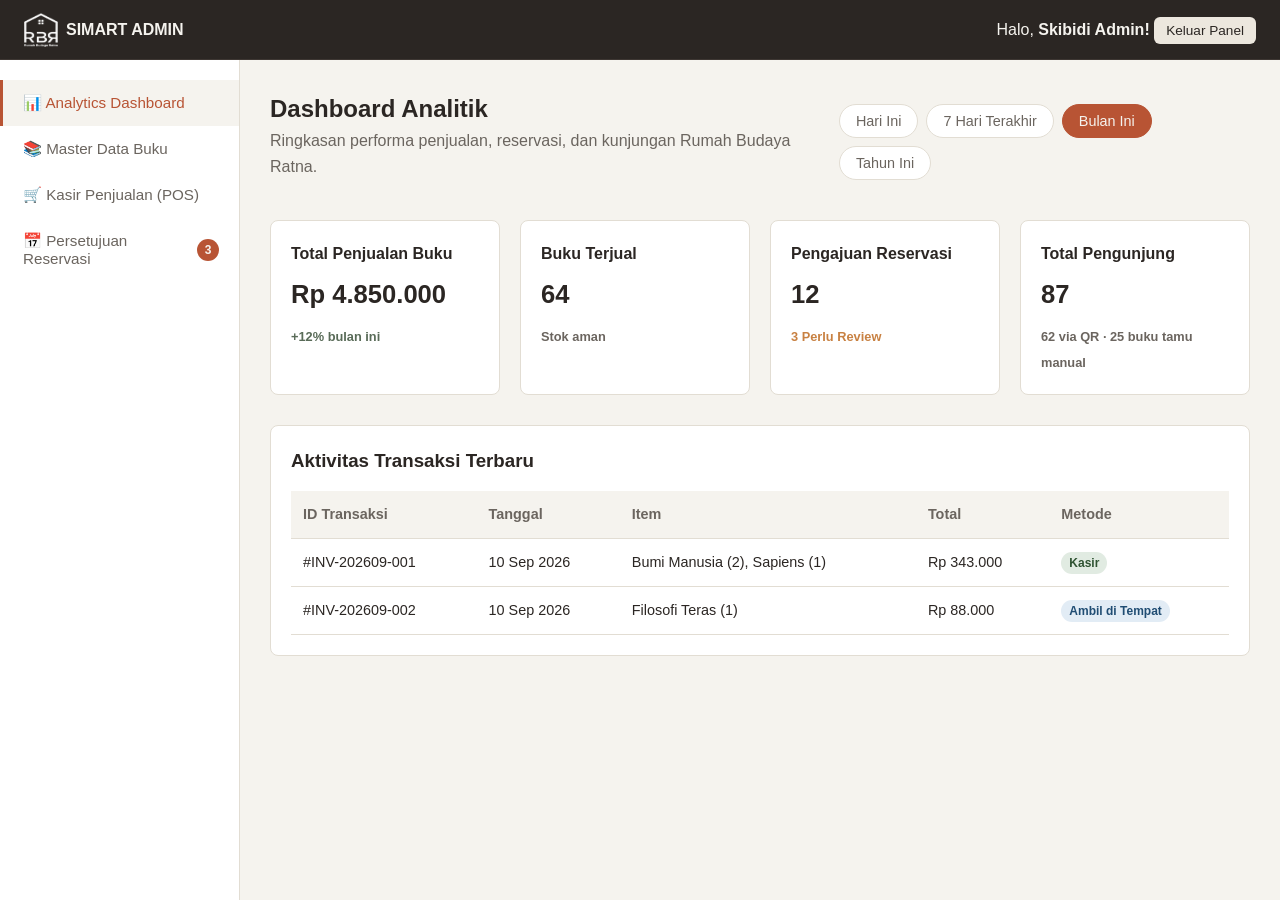
==== commit 435655c1: "update master data buku" ====
--- a/admin.html
+++ b/admin.html
@@ -11,7 +11,7 @@
     <!-- Top Admin Bar -->
     <header class="admin-topbar">
         <div class="logo">
-            <span class="logo-badge">RBR</span>
+            <img src="images/rbr.png" alt="Logo" class="logo-img">
             <span class="logo-text">SIMART ADMIN</span>
         </div>
         <div class="admin-user-info">
@@ -120,6 +120,10 @@
                 </div>
 
                 <div class="admin-card">
+                    <div class="table-toolbar">
+                        <input type="text" class="search-input" placeholder="🔍 Cari judul atau penulis">
+                        <span class="table-count">Menampilkan 8 buku</span>
+                    </div>
                     <table class="data-table">
                         <thead>
                             <tr>
@@ -151,6 +155,78 @@
                                 <td>Sastra</td>
                                 <td>Rp 50.000</td>
                                 <td>5</td>
+                                <td><span class="badge">Bekas</span></td>
+                                <td>
+                                    <button class="btn-sm btn-secondary">Edit</button>
+                                    <button class="btn-sm btn-danger">Hapus</button>
+                                </td>
+                            </tr>
+                            <tr>
+                                <td><strong>Sapiens</strong></td>
+                                <td>Yuval Noah Harari</td>
+                                <td>Sejarah</td>
+                                <td>Rp 95.000</td>
+                                <td>8</td>
+                                <td><span class="badge">Baru</span></td>
+                                <td>
+                                    <button class="btn-sm btn-secondary">Edit</button>
+                                    <button class="btn-sm btn-danger">Hapus</button>
+                                </td>
+                            </tr>
+                            <tr>
+                                <td><strong>Filosofi Teras</strong></td>
+                                <td>Henry Manampiring</td>
+                                <td>Filsafat</td>
+                                <td>Rp 78.000</td>
+                                <td>15</td>
+                                <td><span class="badge">Baru</span></td>
+                                <td>
+                                    <button class="btn-sm btn-secondary">Edit</button>
+                                    <button class="btn-sm btn-danger">Hapus</button>
+                                </td>
+                            </tr>
+                            <tr>
+                                <td><strong>Cantik Itu Luka</strong></td>
+                                <td>Eka Kurniawan</td>
+                                <td>Sastra</td>
+                                <td>Rp 65.000</td>
+                                <td><span class="stock-low">2</span></td>
+                                <td><span class="badge">Bekas</span></td>
+                                <td>
+                                    <button class="btn-sm btn-secondary">Edit</button>
+                                    <button class="btn-sm btn-danger">Hapus</button>
+                                </td>
+                            </tr>
+                            <tr>
+                                <td><strong>Atomic Habits</strong></td>
+                                <td>James Clear</td>
+                                <td>Lainnya</td>
+                                <td>Rp 110.000</td>
+                                <td>6</td>
+                                <td><span class="badge">Baru</span></td>
+                                <td>
+                                    <button class="btn-sm btn-secondary">Edit</button>
+                                    <button class="btn-sm btn-danger">Hapus</button>
+                                </td>
+                            </tr>
+                            <tr>
+                                <td><strong>Cosmos</strong></td>
+                                <td>Carl Sagan</td>
+                                <td>Sains</td>
+                                <td>Rp 70.000</td>
+                                <td>3</td>
+                                <td><span class="badge">Bekas</span></td>
+                                <td>
+                                    <button class="btn-sm btn-secondary">Edit</button>
+                                    <button class="btn-sm btn-danger">Hapus</button>
+                                </td>
+                            </tr>
+                            <tr>
+                                <td><strong>Negeri 5 Menara</strong></td>
+                                <td>Ahmad Fuadi</td>
+                                <td>Sastra</td>
+                                <td>Rp 45.000</td>
+                                <td><span class="stock-out">Habis</span></td>
                                 <td><span class="badge">Bekas</span></td>
                                 <td>
                                     <button class="btn-sm btn-secondary">Edit</button>
@@ -247,16 +323,7 @@
                 <div class="pos-layout">
                     <!-- katalog -->
                     <div class="pos-catalog">
-                        <input type="text" class="search-input" placeholder="🔍 Cari judul...">
-
-                        <div class="pos-categories">
-                            <button class="pos-cat active">Semua</button>
-                            <button class="pos-cat">Sastra</button>
-                            <button class="pos-cat">Sejarah</button>
-                            <button class="pos-cat">Filsafat</button>
-                            <button class="pos-cat">Sains</button>
-                            <button class="pos-cat">Lainnya</button>
-                        </div>
+                        <input type="text" class="search-input" placeholder="🔍 Cari judul atau penulis">
 
                         <p class="pos-catalog-meta">Menampilkan 8 buku · klik buku untuk menambahkan ke keranjang</p>
 
@@ -331,7 +398,6 @@
                                 </div>
                                 <div class="pos-item-foot">
                                     <span class="pos-item-price">Rp 65.000</span>
-                                    <span class="stock-pill low">Stok menipis</span>
                                 </div>
                             </div>
 
--- a/css/admin.css
+++ b/css/admin.css
@@ -82,11 +82,9 @@
     font-weight: bold;
 }
 
-.logo-badge {
-    background-color: var(--color-primary);
-    color: var(--color-text-light);
-    padding: 4px 8px;
-    border-radius: 4px;
+.logo-img {
+    width: 34px;
+    height: 34px;
 }
 
 .admin-container {
@@ -330,6 +328,39 @@
     background-color: var(--color-bg-card);
 }
 
+.table-toolbar {
+    display: flex;
+    align-items: center;
+    gap: 16px;
+    margin-bottom: 16px;
+}
+
+.table-toolbar .search-input {
+    flex: 1;
+    max-width: 420px;
+}
+
+.table-count {
+    margin-left: auto;
+    font-size: 0.85rem;
+    color: var(--color-text-muted);
+    white-space: nowrap;
+}
+
+.data-table tbody tr:hover {
+    background: var(--color-bg-main);
+}
+
+.stock-low {
+    color: var(--color-badge-warning-text);
+    font-weight: 600;
+}
+
+.stock-out {
+    color: var(--color-badge-danger-text);
+    font-weight: 600;
+}
+
 .row-time {
     display: grid;
     grid-template-columns: 1fr 1fr;
@@ -357,35 +388,6 @@
 }
 
 /* katalog */
-.pos-categories {
-    display: flex;
-    flex-wrap: wrap;
-    gap: 8px;
-    margin-top: 14px;
-}
-
-.pos-cat {
-    padding: 6px 16px;
-    border: 1px solid var(--color-border);
-    border-radius: 20px;
-    background: var(--color-bg-card);
-    color: var(--color-text-muted);
-    font-size: 0.85rem;
-    cursor: pointer;
-    transition: all 0.2s;
-}
-
-.pos-cat:hover {
-    border-color: var(--color-primary);
-    color: var(--color-primary);
-}
-
-.pos-cat.active {
-    background: var(--color-primary);
-    border-color: var(--color-primary);
-    color: var(--color-text-light);
-}
-
 .pos-catalog-meta {
     margin-top: 16px;
     font-size: 0.82rem;
@@ -1032,13 +1034,7 @@
 }
 
 /* responsive */
-@media (max-width: 1100px) {
-    .pos-layout {
-        grid-template-columns: minmax(0, 1fr) 360px;
-    }
-}
-
-@media (max-width: 850px) {
+@media (max-width: 700px) {
     .pos-layout {
         grid-template-columns: 1fr;
     }
@@ -1046,7 +1042,9 @@
     .pos-cart-panel {
         position: static;
     }
-
+}
+
+@media (max-width: 850px) {
     .rsv-card-head {
         flex-direction: column;
     }
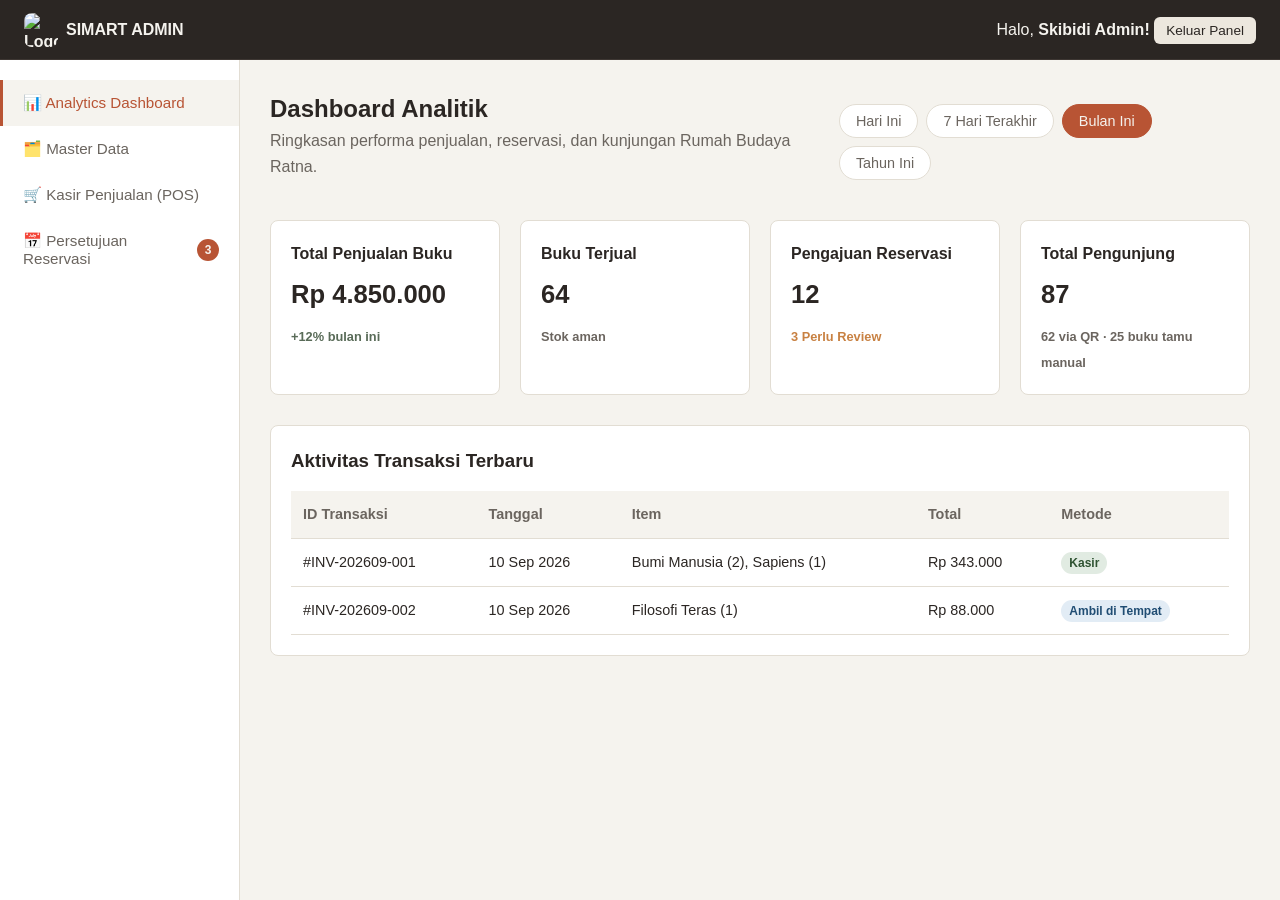
==== commit 36ca5cc8: "rename" ====
--- a/admin.html
+++ b/admin.html
@@ -11,7 +11,7 @@
     <!-- Top Admin Bar -->
     <header class="admin-topbar">
         <div class="logo">
-            <img src="images/rbr.png" alt="Logo" class="logo-img">
+            <img src="img/logo-dummy.svg" alt="Logo" class="logo-img">
             <span class="logo-text">SIMART ADMIN</span>
         </div>
         <div class="admin-user-info">
@@ -27,7 +27,7 @@
                     📊 Analytics Dashboard
                 </button>
                 <button class="sidebar-btn" data-tab="buku">
-                    📚 Master Data Buku
+                    🗂️ Master Data
                 </button>
                 <button class="sidebar-btn" data-tab="pos">
                     🛒 Kasir Penjualan (POS)
@@ -113,16 +113,23 @@
              <section id="tab-buku" class="tab-content">
                 <div class="section-header">
                     <div>
-                        <h2>Kelola Master Data Buku</h2>
-                        <p class="subtitle">Tambah, edit, atau hapus koleksi buku di toko.</p>
-                    </div>
-                    <button class="btn-primary" id="btn-add-book">+ Tambah Buku Baru</button>
-                </div>
-
+                        <h2>Kelola Master Data</h2>
+                        <p class="subtitle">Atur koleksi buku di toko dan ruangan yang dapat direservasi.</p>
+                    </div>
+                </div>
+
+                <div class="master-tabs" role="tablist">
+                    <button type="button" class="master-tab active" data-master="buku" role="tab">📚 Buku <span class="master-tab-count">8</span></button>
+                    <button type="button" class="master-tab" data-master="ruangan" role="tab">🏛️ Ruangan Reservasi <span class="master-tab-count">3</span></button>
+                </div>
+
+                <!-- master buku -->
+                <div class="master-panel active" id="master-buku">
                 <div class="admin-card">
                     <div class="table-toolbar">
                         <input type="text" class="search-input" placeholder="🔍 Cari judul atau penulis">
                         <span class="table-count">Menampilkan 8 buku</span>
+                        <button class="btn-primary" id="btn-add-book">+ Tambah Buku Baru</button>
                     </div>
                     <table class="data-table">
                         <thead>
@@ -235,6 +242,133 @@
                             </tr>
                         </tbody>
                     </table>
+                </div>
+                </div>
+
+                <!-- master ruangan -->
+                <div class="master-panel" id="master-ruangan">
+                    <div class="admin-card">
+                        <div class="table-toolbar">
+                            <input type="text" class="search-input" placeholder="🔍 Cari nama ruangan">
+                            <span class="table-count">Menampilkan 3 ruangan</span>
+                            <button class="btn-primary" id="btn-add-room">+ Tambah Ruangan Baru</button>
+                        </div>
+                        <table class="data-table">
+                            <thead>
+                                <tr>
+                                    <th>Nama Ruangan</th>
+                                    <th>Kapasitas</th>
+                                    <th>Fasilitas</th>
+                                    <th>Jam Operasional</th>
+                                    <th>Status</th>
+                                    <th>Aksi</th>
+                                </tr>
+                            </thead>
+                            <tbody id="admin-room-list">
+                                <tr data-nama="Pendopo Utama" data-kapasitas="50" data-buka="08:00" data-tutup="21:00"
+                                    data-fasilitas="Sound system, Tikar, Listrik" data-status="Aktif"
+                                    data-deskripsi="Area terbuka beratap untuk acara besar dan pertunjukan.">
+                                    <td><strong>Pendopo Utama</strong></td>
+                                    <td>50 orang</td>
+                                    <td><div class="chip-list"><span class="badge">Sound system</span><span class="badge">Tikar</span><span class="badge">Listrik</span></div></td>
+                                    <td>08:00 - 21:00</td>
+                                    <td><span class="badge badge-success">Aktif</span></td>
+                                    <td>
+                                        <button class="btn-sm btn-secondary btn-edit-room">Edit</button>
+                                        <button class="btn-sm btn-danger">Hapus</button>
+                                    </td>
+                                </tr>
+                                <tr data-nama="Ruang Diskusi & Lesehan" data-kapasitas="25" data-buka="08:00" data-tutup="21:00"
+                                    data-fasilitas="Proyektor, Whiteboard, Tikar" data-status="Aktif"
+                                    data-deskripsi="Ruang tertutup untuk diskusi, bedah buku, dan kelas kecil.">
+                                    <td><strong>Ruang Diskusi &amp; Lesehan</strong></td>
+                                    <td>25 orang</td>
+                                    <td><div class="chip-list"><span class="badge">Proyektor</span><span class="badge">Whiteboard</span><span class="badge">Tikar</span></div></td>
+                                    <td>08:00 - 21:00</td>
+                                    <td><span class="badge badge-success">Aktif</span></td>
+                                    <td>
+                                        <button class="btn-sm btn-secondary btn-edit-room">Edit</button>
+                                        <button class="btn-sm btn-danger">Hapus</button>
+                                    </td>
+                                </tr>
+                                <tr data-nama="Galeri Mini" data-kapasitas="15" data-buka="09:00" data-tutup="17:00"
+                                    data-fasilitas="Panel pamer, Lampu sorot" data-status="Nonaktif"
+                                    data-deskripsi="Sedang dalam perawatan.">
+                                    <td><strong>Galeri Mini</strong></td>
+                                    <td>15 orang</td>
+                                    <td><div class="chip-list"><span class="badge">Panel pamer</span><span class="badge">Lampu sorot</span></div></td>
+                                    <td>09:00 - 17:00</td>
+                                    <td><span class="badge badge-danger">Nonaktif</span></td>
+                                    <td>
+                                        <button class="btn-sm btn-secondary btn-edit-room">Edit</button>
+                                        <button class="btn-sm btn-danger">Hapus</button>
+                                    </td>
+                                </tr>
+                            </tbody>
+                        </table>
+                    </div>
+                </div>
+
+                <!-- popup tambah / edit ruangan -->
+                <div class="popup-overlay" id="room-popup" hidden>
+                    <div class="popup-box" role="dialog" aria-modal="true" aria-labelledby="room-popup-title">
+                        <div class="popup-header">
+                            <h3 id="room-popup-title">Tambah Ruangan Baru</h3>
+                            <button type="button" class="popup-close" data-popup-close aria-label="Tutup">✕</button>
+                        </div>
+
+                        <form id="form-room">
+                            <div class="form-group">
+                                <label for="room-nama">Nama Ruangan</label>
+                                <input type="text" id="room-nama" placeholder="Contoh: Pendopo Utama">
+                            </div>
+
+                            <div class="form-group row-time">
+                                <div>
+                                    <label for="room-kapasitas">Kapasitas Maksimal</label>
+                                    <input type="number" id="room-kapasitas" min="1" placeholder="50">
+                                </div>
+                                <div>
+                                    <label for="room-status">Status</label>
+                                    <select id="room-status">
+                                        <option>Aktif</option>
+                                        <option>Nonaktif</option>
+                                    </select>
+                                </div>
+                            </div>
+
+                            <div class="form-group row-time">
+                                <div>
+                                    <label for="room-buka">Jam Buka</label>
+                                    <input type="time" id="room-buka" value="08:00">
+                                </div>
+                                <div>
+                                    <label for="room-tutup">Jam Tutup</label>
+                                    <input type="time" id="room-tutup" value="21:00">
+                                </div>
+                            </div>
+
+                            <div class="form-group">
+                                <label for="room-fasilitas">Fasilitas <span class="label-optional">(pisahkan dengan koma)</span></label>
+                                <input type="text" id="room-fasilitas" placeholder="Contoh: Sound system, Tikar, Proyektor">
+                            </div>
+
+                            <div class="form-group">
+                                <label for="room-deskripsi">Deskripsi Singkat <span class="label-optional">(opsional)</span></label>
+                                <textarea id="room-deskripsi" rows="3" placeholder="Gambaran ruangan dan ketentuan pemakaian"></textarea>
+                            </div>
+
+                            <div class="form-group">
+                                <label for="room-foto">Foto Ruangan <span class="label-optional">(opsional)</span></label>
+                                <input type="file" id="room-foto" accept="image/*">
+                            </div>
+
+                            <div class="popup-actions">
+                                <button type="button" class="btn-secondary" data-popup-close>Batal</button>
+                                <button type="button" class="btn-primary">Simpan Ruangan</button>
+                            </div>
+                        </form>
+                    </div>
                 </div>
 
                 <!-- popup tambah buku -->
--- a/css/admin.css
+++ b/css/admin.css
@@ -85,6 +85,9 @@
 .logo-img {
     width: 34px;
     height: 34px;
+    border-radius: 8px;
+    object-fit: cover;
+    display: block;
 }
 
 .admin-container {
@@ -345,6 +348,72 @@
     font-size: 0.85rem;
     color: var(--color-text-muted);
     white-space: nowrap;
+}
+
+.master-tabs {
+    display: inline-flex;
+    gap: 4px;
+    padding: 4px;
+    margin-bottom: 20px;
+    border: 1px solid var(--color-border);
+    border-radius: 10px;
+    background: var(--color-bg-muted);
+}
+
+.master-tab {
+    display: inline-flex;
+    align-items: center;
+    gap: 8px;
+    padding: 8px 18px;
+    border: none;
+    border-radius: 7px;
+    background: transparent;
+    color: var(--color-text-muted);
+    font-size: 0.9rem;
+    font-weight: 500;
+    cursor: pointer;
+    transition: all 0.2s;
+}
+
+.master-tab:hover {
+    color: var(--color-primary);
+}
+
+.master-tab.active {
+    background: var(--color-bg-card);
+    color: var(--color-primary);
+    box-shadow: 0 1px 3px rgba(43, 38, 35, 0.12);
+}
+
+.master-tab-count {
+    min-width: 20px;
+    padding: 0 6px;
+    border-radius: 10px;
+    background: var(--color-bg-muted);
+    color: var(--color-text-muted);
+    font-size: 0.72rem;
+    font-weight: bold;
+    line-height: 20px;
+    text-align: center;
+}
+
+.master-tab.active .master-tab-count {
+    background: var(--color-primary);
+    color: var(--color-text-light);
+}
+
+.master-panel {
+    display: none;
+}
+
+.master-panel.active {
+    display: block;
+}
+
+.chip-list {
+    display: flex;
+    flex-wrap: wrap;
+    gap: 4px;
 }
 
 .data-table tbody tr:hover {
